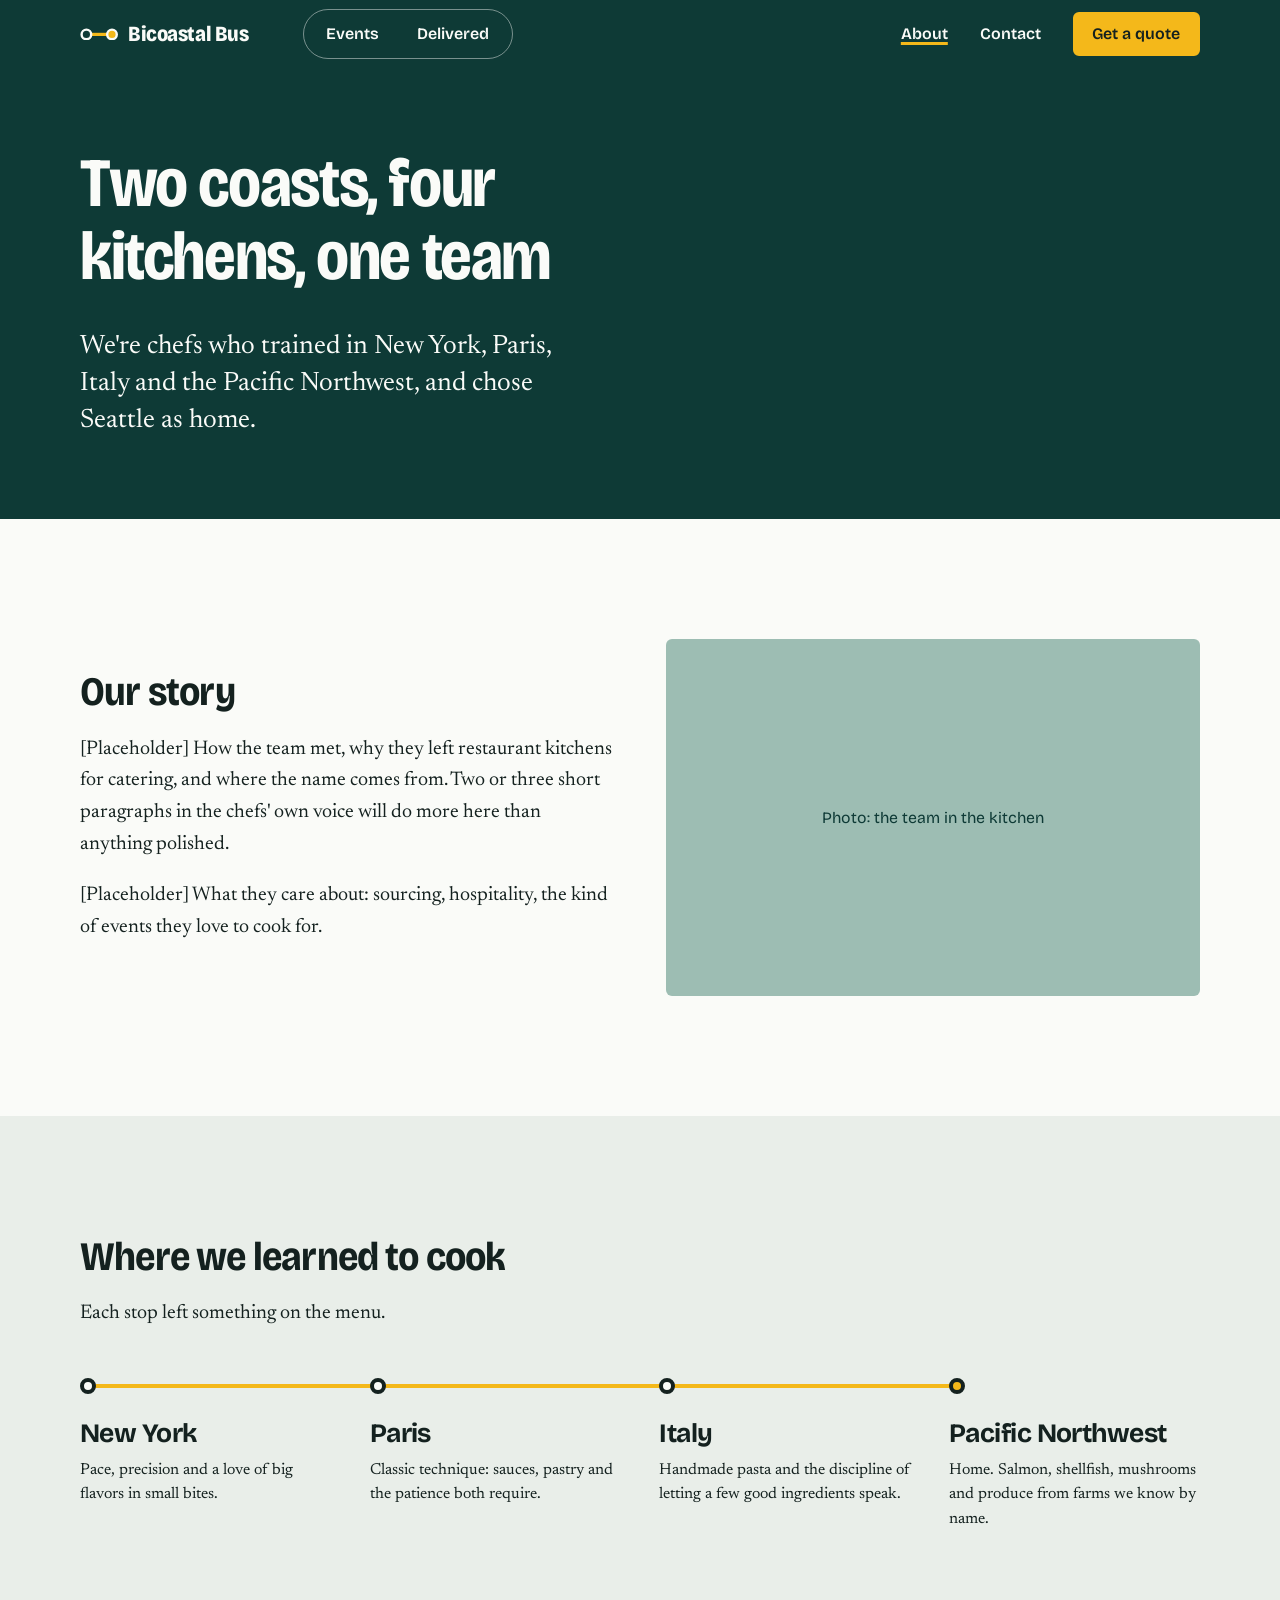
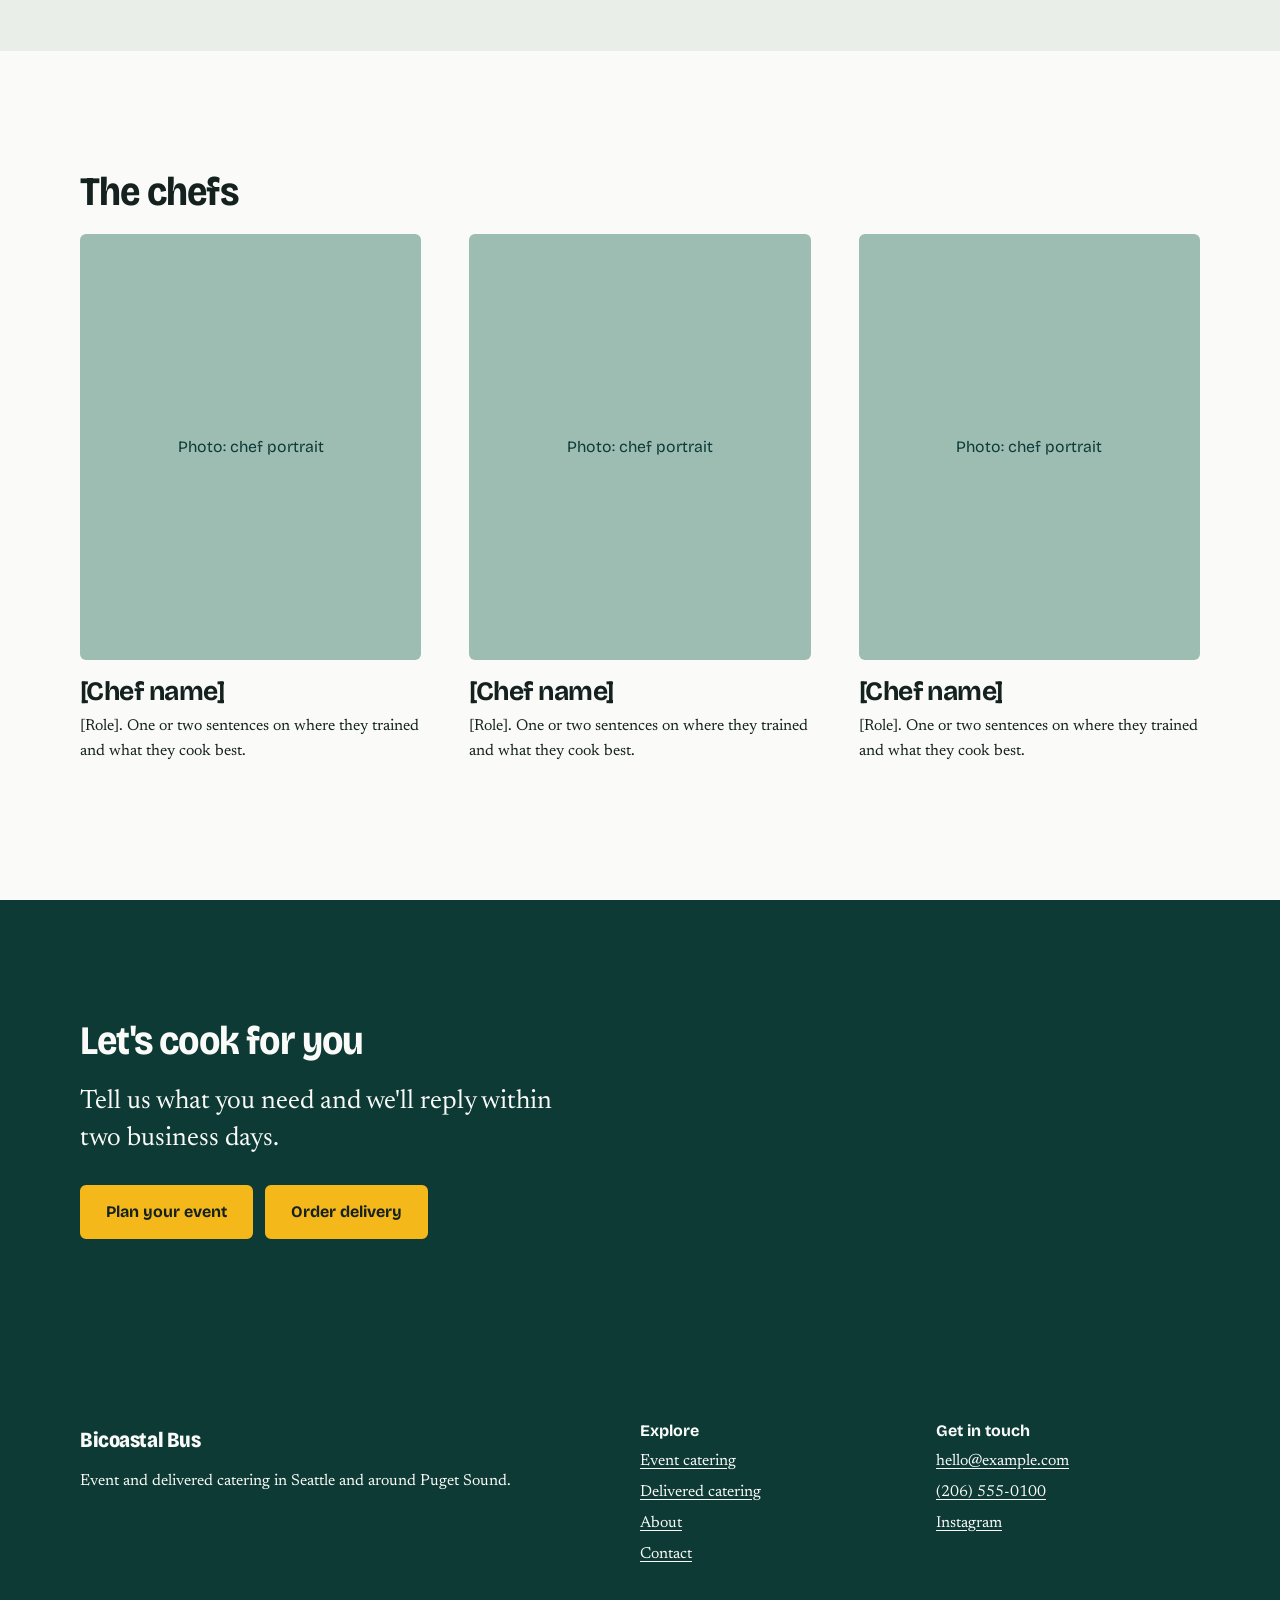
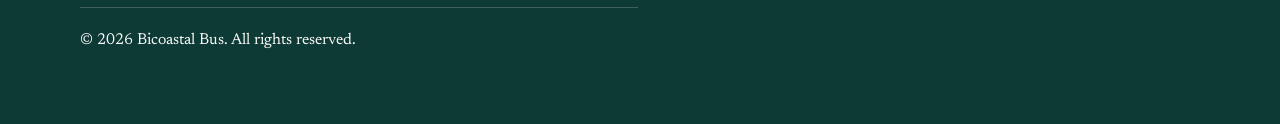
==== about.html @ 14158a3b "setup repo" ====
<!DOCTYPE html>
<html lang="en">
<head>
  <meta charset="utf-8">
  <meta name="viewport" content="width=device-width, initial-scale=1">
  <title>About | Bicoastal Bus</title>
  <meta name="description" content="Meet the chefs behind Bicoastal Bus, trained in New York, Paris, Italy and the Pacific Northwest and now catering in Seattle.">
  <meta name="theme-color" content="#0e3a36">

  <script>document.documentElement.classList.add("js");</script>
  <link rel="preconnect" href="https://fonts.googleapis.com">
  <link rel="preconnect" href="https://fonts.gstatic.com" crossorigin>
  <link href="https://fonts.googleapis.com/css2?family=Bricolage+Grotesque:opsz,wdth,wght@12..96,75..100,400..800&family=Newsreader:ital,opsz,wght@0,6..72,400..600;1,6..72,400&display=swap" rel="stylesheet">
  <link rel="stylesheet" href="css/styles.css">
  <script src="js/main.js" defer></script>
</head>
<body>
  <a class="skip-link" href="#main">Skip to content</a>

  <!-- HEADER (repeated on every page) -->
  <header class="site-header">
    <div class="wrap site-header__inner">
      <a class="brand" href="index.html">
        <!-- Placeholder mark: two stops, one line. Swap for the real logo. -->
        <svg viewBox="0 0 48 16" aria-hidden="true">
          <line x1="8" y1="8" x2="40" y2="8" stroke="#f4b81a" stroke-width="4"/>
          <circle cx="8" cy="8" r="6" fill="#0e3a36" stroke="#fafbf8" stroke-width="3"/>
          <circle cx="40" cy="8" r="6" fill="#f4b81a" stroke="#fafbf8" stroke-width="3"/>
        </svg>
        Bicoastal Bus
      </a>

      <!-- The two sides of the business. Always visible, on every page. -->
      <nav class="mode" aria-label="Catering type">
        <a href="events.html">Events</a>
        <a href="delivered.html">Delivered</a>
      </nav>

      <button class="nav-toggle" type="button" aria-expanded="false" aria-controls="site-nav">Menu</button>

      <nav class="site-nav" id="site-nav" aria-label="Main">
        <ul>
          <li><a href="about.html" aria-current="page">About</a></li>
          <li><a href="contact.html">Contact</a></li>
          <li><a class="btn" href="contact.html">Get a quote</a></li>
        </ul>
      </nav>
    </div>
  </header>

  <main id="main">

    <div class="page-head">
      <div class="wrap">
        <h1>Two coasts, four kitchens, one team</h1>
        <p class="lede">We're chefs who trained in New York, Paris, Italy and the Pacific Northwest, and chose Seattle as home.</p>
      </div>
    </div>

    <!-- STORY — placeholder copy: replace with the founders' own words -->
    <section class="section">
      <div class="wrap split split--even">
        <div>
          <h2>Our story</h2>
          <p>[Placeholder] How the team met, why they left restaurant kitchens for catering, and where the name comes from. Two or three short paragraphs in the chefs' own voice will do more here than anything polished.</p>
          <p>[Placeholder] What they care about: sourcing, hospitality, the kind of events they love to cook for.</p>
        </div>
        <figure class="photo photo--wide"><span>Photo: the team in the kitchen</span></figure>
      </div>
    </section>

    <section class="section section--fog" aria-labelledby="route-heading">
      <div class="wrap">
        <h2 id="route-heading">Where we learned to cook</h2>
        <p style="margin-bottom: 3rem;">Each stop left something on the menu.</p>

        <ol class="route">
          <li class="route__stop">
            <h3>New York</h3>
            <p>Pace, precision and a love of big flavors in small bites.</p>
          </li>
          <li class="route__stop">
            <h3>Paris</h3>
            <p>Classic technique: sauces, pastry and the patience both require.</p>
          </li>
          <li class="route__stop">
            <h3>Italy</h3>
            <p>Handmade pasta and the discipline of letting a few good ingredients speak.</p>
          </li>
          <li class="route__stop">
            <h3>Pacific Northwest</h3>
            <p>Home. Salmon, shellfish, mushrooms and produce from farms we know by name.</p>
          </li>
        </ol>
      </div>
    </section>

    <!-- TEAM — add or remove <li> items; the grid adapts -->
    <section class="section" aria-labelledby="team-heading">
      <div class="wrap">
        <h2 id="team-heading">The chefs</h2>
        <ul class="team">
          <li>
            <figure class="photo"><span>Photo: chef portrait</span></figure>
            <h3>[Chef name]</h3>
            <p>[Role]. One or two sentences on where they trained and what they cook best.</p>
          </li>
          <li>
            <figure class="photo"><span>Photo: chef portrait</span></figure>
            <h3>[Chef name]</h3>
            <p>[Role]. One or two sentences on where they trained and what they cook best.</p>
          </li>
          <li>
            <figure class="photo"><span>Photo: chef portrait</span></figure>
            <h3>[Chef name]</h3>
            <p>[Role]. One or two sentences on where they trained and what they cook best.</p>
          </li>
        </ul>
      </div>
    </section>

    <section class="section section--dark cta-band">
      <div class="wrap">
        <h2>Let's cook for you</h2>
        <p class="lede">Tell us what you need and we'll reply within two business days.</p>
        <p style="display: flex; flex-wrap: wrap; gap: 0.75rem; margin: 0;">
          <a class="btn" href="contact.html?type=event">Plan your event</a>
          <a class="btn" href="contact.html?type=delivered">Order delivery</a>
        </p>
      </div>
    </section>

  </main>

  <!-- FOOTER (repeated on every page) -->
  <footer class="site-footer">
    <div class="wrap">
      <div class="site-footer__inner">
        <div>
          <a class="brand" href="index.html">Bicoastal Bus</a>
          <p>Event and delivered catering in Seattle and around Puget Sound.</p>
        </div>
        <div>
          <h2>Explore</h2>
          <ul>
            <li><a href="events.html">Event catering</a></li>
            <li><a href="delivered.html">Delivered catering</a></li>
            <li><a href="about.html">About</a></li>
            <li><a href="contact.html">Contact</a></li>
          </ul>
        </div>
        <div>
          <h2>Get in touch</h2>
          <ul>
            <!-- TODO: real email and phone -->
            <li><a href="mailto:hello@example.com">hello@example.com</a></li>
            <li><a href="tel:+12065550100">(206) 555-0100</a></li>
            <li><a href="https://www.instagram.com/bicoastalbus25/" rel="noopener">Instagram</a></li>
          </ul>
        </div>
      </div>
      <p class="site-footer__legal">&copy; <span data-year>2026</span> Bicoastal Bus. All rights reserved.</p>
    </div>
  </footer>
</body>
</html>
---- css/styles.css ----
/* ==========================================================================
   Bicoastal Bus — starter stylesheet
   Version 2: Events / Delivered structure
   1. Tokens   2. Base   3. Layout helpers   4. Header / nav + mode switch
   5. Buttons   6. Hero + doors   7. Route   8. Sections   9. Menus
   10. Forms   11. Footer   12. Motion preferences
   ========================================================================== */

/* 1. Tokens --------------------------------------------------------------- */
:root {
  --spruce: #0e3a36;   /* primary dark: header, hero, footer */
  --ink: #14211f;      /* body text */
  --paper: #fafbf8;    /* page background */
  --fog: #e9eee9;      /* alternate section background */
  --glass: #9dbdb3;    /* photo placeholders, quiet accents */
  --yellow: #f4b81a;   /* the bus: route line, buttons, focus */

  --font-display: "Bricolage Grotesque", "Arial Narrow", system-ui, sans-serif;
  --font-body: "Newsreader", Georgia, "Times New Roman", serif;

  /* Fluid type scale (min at ~360px, max at ~1280px) */
  --step--1: clamp(0.9rem, 0.87rem + 0.15vw, 1rem);
  --step-0: clamp(1.0625rem, 1rem + 0.3vw, 1.25rem);
  --step-1: clamp(1.3rem, 1.18rem + 0.6vw, 1.7rem);
  --step-2: clamp(1.7rem, 1.4rem + 1.4vw, 2.6rem);
  --step-3: clamp(2.3rem, 1.6rem + 3.4vw, 4.6rem);

  --gutter: clamp(1.25rem, 0.6rem + 3vw, 3rem);
  --section: clamp(3.5rem, 2rem + 7vw, 7.5rem);
  --max: 76rem;
  --radius: 0.375rem;
}

/* 2. Base ----------------------------------------------------------------- */
*, *::before, *::after { box-sizing: border-box; }

html { -webkit-text-size-adjust: 100%; scroll-behavior: smooth; }

body {
  margin: 0;
  background: var(--paper);
  color: var(--ink);
  font-family: var(--font-body);
  font-size: var(--step-0);
  line-height: 1.6;
}

h1, h2, h3 {
  font-family: var(--font-display);
  font-weight: 700;
  line-height: 1.05;
  letter-spacing: -0.02em;
  margin: 0 0 0.5em;
  text-wrap: balance;
}
h1 { font-size: var(--step-3); font-stretch: 85%; }
h2 { font-size: var(--step-2); font-stretch: 90%; }
h3 { font-size: var(--step-1); line-height: 1.2; }

p { margin: 0 0 1em; max-width: 62ch; }
a { color: inherit; text-underline-offset: 0.2em; }
img { display: block; max-width: 100%; height: auto; }
:where(ul[class], ol[class]),
.site-nav ul,
.site-footer ul { list-style: none; margin: 0; padding: 0; }

:focus-visible {
  outline: 3px solid var(--yellow);
  outline-offset: 3px;
  border-radius: 2px;
}

.skip-link {
  position: absolute;
  left: 1rem;
  top: -4rem;
  z-index: 100;
  background: var(--yellow);
  color: var(--ink);
  padding: 0.6rem 1rem;
  font-family: var(--font-display);
  font-weight: 600;
}
.skip-link:focus { top: 1rem; }

.visually-hidden {
  position: absolute;
  width: 1px; height: 1px;
  overflow: hidden;
  clip-path: inset(50%);
  white-space: nowrap;
}

/* 3. Layout helpers ------------------------------------------------------- */
.wrap {
  width: 100%;
  max-width: var(--max);
  margin-inline: auto;
  padding-inline: var(--gutter);
}

.section { padding-block: var(--section); }
.section--fog { background: var(--fog); }
.section--dark { background: var(--spruce); color: var(--paper); }

.lede { font-size: var(--step-1); line-height: 1.4; max-width: 34ch; }

/* Two columns from 800px up; stacked below. */
.split {
  display: grid;
  gap: clamp(1.5rem, 4vw, 4rem);
}
@media (min-width: 50em) {
  .split { grid-template-columns: 5fr 7fr; align-items: start; }
  .split--even { grid-template-columns: 1fr 1fr; align-items: center; }
}

/* Photo slots.
   Replace the <span> with <img src="images/…" alt="…" loading="lazy">.
   The figure keeps its aspect ratio either way. */
.photo {
  margin: 0;
  aspect-ratio: 4 / 5;
  background: var(--glass);
  border-radius: var(--radius);
  overflow: hidden;
  display: grid;
  place-items: center;
}
.photo--wide { aspect-ratio: 3 / 2; }
.photo img { width: 100%; height: 100%; object-fit: cover; }
.photo span {
  font-family: var(--font-display);
  font-size: var(--step--1);
  color: var(--spruce);
  padding: 1rem;
  text-align: center;
}

/* 4. Header / nav --------------------------------------------------------- */
.site-header {
  position: sticky;
  top: 0;
  z-index: 50;
  background: var(--spruce);
  color: var(--paper);
}
.site-header__inner {
  display: flex;
  align-items: center;
  justify-content: space-between;
  flex-wrap: wrap;
  gap: 0 1rem;
  min-height: 4.25rem;
}
.site-header .brand { padding-block: 0.9rem; }

.brand {
  display: inline-flex;
  align-items: center;
  gap: 0.6rem;
  font-family: var(--font-display);
  font-weight: 800;
  font-stretch: 85%;
  font-size: 1.35rem;
  letter-spacing: -0.02em;
  text-decoration: none;
}
.brand svg { width: 2.4rem; height: auto; flex: none; }

/* Events / Delivered switch. Sits in the header on every page.
   Mobile: full-width second row. Desktop: inline next to the logo. */
.mode {
  display: flex;
  order: 3;
  flex-basis: 100%;
  margin-bottom: 0.75rem;
  padding: 3px;
  border: 1.5px solid rgb(250 251 248 / 0.45);
  border-radius: 99px;
}
.mode a {
  flex: 1;
  text-align: center;
  padding: 0.5rem 1.2rem;
  border-radius: 99px;
  font-family: var(--font-display);
  font-weight: 600;
  font-size: 1rem;
  text-decoration: none;
}
.mode a:hover { background: rgb(250 251 248 / 0.12); }
.mode a[aria-current="page"] { background: var(--yellow); color: var(--ink); }
@media (min-width: 56em) {
  .mode { order: 0; flex-basis: auto; margin: 0 auto 0 clamp(1rem, 3vw, 2.5rem); }
}

.nav-toggle {
  display: inline-flex;
  align-items: center;
  gap: 0.5rem;
  background: none;
  border: 1.5px solid currentColor;
  border-radius: var(--radius);
  color: inherit;
  font: 600 1rem var(--font-display);
  padding: 0.5rem 0.8rem;
  cursor: pointer;
}

.site-nav { display: none; }
.site-nav.is-open {
  display: block;
  position: absolute;
  inset: 100% 0 auto 0;
  background: var(--spruce);
  border-top: 1px solid rgb(250 251 248 / 0.2);
  padding: 0.5rem var(--gutter) 1.5rem;
}
.site-nav ul { display: flex; flex-direction: column; }
.site-nav a {
  display: block;
  padding: 0.85rem 0;
  font-family: var(--font-display);
  font-weight: 600;
  font-size: 1.15rem;
  text-decoration: none;
}
.site-nav a[aria-current="page"] {
  text-decoration: underline;
  text-decoration-color: var(--yellow);
  text-decoration-thickness: 3px;
}
.site-nav .btn { display: inline-block; margin-top: 0.75rem; padding: 0.8rem 1.3rem; }

/* No JS? Show the nav inline instead of hiding it behind a dead button. */
html:not(.js) .nav-toggle { display: none; }
html:not(.js) .site-header__inner { flex-wrap: wrap; padding-block: 0.75rem; }
html:not(.js) .site-nav { display: block; width: 100%; }

/* 56em, not 48em: the header also has to fit the Events / Delivered switch. */
@media (min-width: 56em) {
  .nav-toggle { display: none; }
  .site-nav,
  .site-nav.is-open,
  html:not(.js) .site-nav {
    display: block;
    position: static;
    width: auto;
    padding: 0;
    border: 0;
  }
  .site-nav ul { flex-direction: row; align-items: center; gap: clamp(1rem, 2.5vw, 2.25rem); }
  .site-nav a { font-size: 1rem; padding: 0.5rem 0; }
  .site-nav .btn { margin-top: 0; padding: 0.65rem 1.1rem; }
}

/* 5. Buttons -------------------------------------------------------------- */
.btn {
  display: inline-block;
  background: var(--yellow);
  color: var(--ink);
  font-family: var(--font-display);
  font-weight: 700;
  font-size: 1rem;
  line-height: 1.2;
  text-decoration: none;
  padding: 0.95rem 1.5rem;
  border: 2px solid var(--yellow);
  border-radius: var(--radius);
  cursor: pointer;
  transition: background-color 0.15s, color 0.15s;
}
.btn:hover { background: transparent; color: inherit; }
.section:not(.section--dark) .btn:hover,
.form .btn:hover { background: var(--ink); border-color: var(--ink); color: var(--paper); }

.text-link {
  font-family: var(--font-display);
  font-weight: 600;
  text-decoration-color: var(--yellow);
  text-decoration-thickness: 3px;
}

/* 6. Hero ----------------------------------------------------------------- */
.hero {
  background: var(--spruce);
  color: var(--paper);
  padding-block: clamp(2.5rem, 1rem + 6vw, 6rem) 0;
}
/* flow-root keeps the doors' negative margin inside the hero, so the hero
   band ends partway down the cards instead of the margin collapsing out. */
.hero > .wrap { display: flow-root; }
.hero h1 { max-width: 14ch; }
.hero .lede { margin-bottom: 1.75rem; }

/* The two doors: Events and Delivered. They hang over the bottom edge of the hero. */
.doors {
  display: grid;
  gap: clamp(1rem, 2.5vw, 2rem);
  margin-top: clamp(2.5rem, 6vw, 4rem);
  margin-bottom: calc(var(--section) * -1);
  position: relative;
}
@media (min-width: 50em) { .doors { grid-template-columns: 1fr 1fr; } }
.hero + .section { padding-top: calc(var(--section) * 2); }

.door {
  display: flex;
  flex-direction: column;
  background: #fff;
  color: var(--ink);
  border: none;
  box-shadow: 0 4px 6px rgba(14, 58, 54, 0.1);
  border-radius: 10px;
  overflow: hidden;
}
.door .photo { border-radius: 0; aspect-ratio: 16 / 9; }
.door__body {
  display: flex;
  flex-direction: column;
  align-items: flex-start;
  flex: 1;
  padding: clamp(1.25rem, 3vw, 2.25rem);
}
.door h2 { display: flex; align-items: center; gap: 0.6rem; }
.door ul { width: 100%; margin: 0.5rem 0 1.75rem; padding: 0; list-style: none; border-top: 1px solid rgb(20 33 31 / 0.25); }
.door li { padding-block: 0.6rem; border-bottom: 1px solid rgb(20 33 31 / 0.25); font-size: var(--step--1); }
.door .btn { margin-top: auto; }
.door .btn:hover { background: var(--ink); border-color: var(--ink); color: var(--paper); }

/* Stop markers, borrowed from the logo: hollow = Events, filled = Delivered. */
.stop {
  flex: none;
  width: 0.55em;
  height: 0.55em;
  border-radius: 50%;
  border: 0.14em solid var(--ink);
  background: #fff;
}
.stop--filled { background: var(--yellow); }

/* Shorter banner for inner pages */
.page-head {
  background: var(--spruce);
  color: var(--paper);
  padding-block: clamp(2.5rem, 1rem + 5vw, 5rem);
}
.page-head h1 { max-width: 16ch; }
.mode-delivered .page-head { background: var(--yellow); color: var(--ink); }
.page-head p:last-child { margin-bottom: 0; }

/* 7. Route — the bus line with four stops --------------------------------- */
.route {
  position: relative;
  display: grid;
  gap: 2rem;
  padding-left: 2.25rem;         /* mobile: vertical line on the left */
}
.route::before {                  /* the line */
  content: "";
  position: absolute;
  left: 0.5rem;
  top: 0.5rem;
  bottom: 0.5rem;
  width: 4px;
  margin-left: -2px;
  background: var(--yellow);
  transform-origin: top;
  animation: route-draw 1.1s cubic-bezier(0.6, 0, 0.2, 1) 0.2s both;
}
.route__stop { position: relative; }
.route__stop::before {            /* the stop marker */
  content: "";
  position: absolute;
  left: -2.25rem;
  top: 0.2rem;
  width: 1rem;
  height: 1rem;
  border-radius: 50%;
  background: var(--paper);
  border: 4px solid var(--ink);
  box-sizing: border-box;
}
.section--dark .route__stop::before { background: var(--spruce); border-color: var(--yellow); }
.route__stop:last-child::before { background: var(--yellow); }   /* terminus: Seattle */
.route__stop h3 { margin-bottom: 0.3em; }
.route__stop p { font-size: var(--step--1); line-height: 1.55; margin: 0; max-width: 34ch; }

@media (min-width: 50em) {
  .route {
    grid-template-columns: repeat(4, 1fr);
    --route-gap: clamp(1rem, 3vw, 2.5rem);
    gap: var(--route-gap);
    padding-left: 0;
    padding-top: 2.5rem;         /* desktop: horizontal line across the top */
  }
  .route::before {
    left: 0.5rem;
    /* End the line at the last stop (start of column 4), not the container edge. */
    right: calc(25% - 0.75 * var(--route-gap) - 0.5rem);
    top: 0.5rem;
    bottom: auto;
    width: auto;
    height: 4px;
    margin: -2px 0 0;
    transform-origin: left;
    animation-name: route-draw-x;
  }
  .route__stop::before { left: 0; top: -2.5rem; }
}

@keyframes route-draw   { from { transform: scaleY(0); } }
@keyframes route-draw-x { from { transform: scaleX(0); } }

/* 8. Sections ------------------------------------------------------------- */
/* Events: a ruled list, not cards. Name on the left, detail on the right. */
.events { border-top: 2px solid var(--ink); }
.events li {
  display: grid;
  gap: 0.25rem 2rem;
  padding-block: 1.4rem;
  border-bottom: 1px solid rgb(20 33 31 / 0.25);
}
.events h3 { margin: 0; }
.events p { margin: 0; }
@media (min-width: 40em) {
  .events li { grid-template-columns: minmax(12rem, 1fr) 2fr; align-items: baseline; }
}

.team {
  display: grid;
  gap: clamp(1.5rem, 4vw, 3rem);
  grid-template-columns: repeat(auto-fit, minmax(min(16rem, 100%), 1fr));
}
.team h3 { margin: 1rem 0 0.2em; }
.team p { font-size: var(--step--1); }

.cta-band { text-align: left; }
.cta-band h2 { max-width: 18ch; }
.cta-band .lede { margin-bottom: 1.75rem; }

/* How delivery works: a real sequence, so it gets numbers. */
.steps {
  display: grid;
  gap: 2rem clamp(1.5rem, 4vw, 3rem);
  counter-reset: step;
}
@media (min-width: 50em) { .steps { grid-template-columns: repeat(3, 1fr); } }
.steps li { counter-increment: step; border-top: 2px solid var(--ink); padding-top: 1rem; }
.steps li::before {
  content: counter(step);
  display: block;
  font-family: var(--font-display);
  font-weight: 800;
  font-size: var(--step-2);
  line-height: 1;
  margin-bottom: 0.5rem;
}
.steps h3 { margin-bottom: 0.3em; }
.steps p { margin: 0; font-size: var(--step--1); }

/* Ordering facts: label / value pairs */
.facts { display: grid; gap: 0; margin: 0; border-top: 2px solid var(--ink); }
.facts div {
  display: grid;
  gap: 0.15rem 2rem;
  padding-block: 1rem;
  border-bottom: 1px solid rgb(20 33 31 / 0.25);
}
@media (min-width: 40em) { .facts div { grid-template-columns: minmax(10rem, 1fr) 2fr; } }
.facts dt { font-family: var(--font-display); font-weight: 700; }
.facts dd { margin: 0; }

/* Client quotes: plain text, no cards */
.quotes {
  display: grid;
  gap: 2.5rem clamp(1.5rem, 4vw, 3rem);
  grid-template-columns: repeat(auto-fit, minmax(min(16rem, 100%), 1fr));
}
.quotes blockquote { margin: 0; padding-left: 1.25rem; border-left: 4px solid var(--yellow); }
.quotes p { font-size: var(--step-1); line-height: 1.4; font-style: italic; margin-bottom: 0.75rem; }
.quotes footer { font-family: var(--font-display); font-weight: 600; font-size: var(--step--1); }

/* 9. Menus ---------------------------------------------------------------- */
.tabs {
  display: flex;
  gap: 0.5rem;
  overflow-x: auto;              /* swipeable on narrow screens */
  padding: 4px;
  margin: -4px -4px 2.5rem;
  scrollbar-width: thin;
}
.tabs button {
  flex: none;
  background: transparent;
  border: 2px solid var(--ink);
  border-radius: 99px;
  color: var(--ink);
  font: 600 1rem var(--font-display);
  padding: 0.6rem 1.15rem;
  cursor: pointer;
}
.tabs button[aria-selected="true"] { background: var(--ink); color: var(--paper); }
html:not(.js) .tabs { display: none; }          /* without JS, every menu just shows */
.js .menu-panel[hidden] { display: none; }
.menu-panel + .menu-panel { margin-top: 3.5rem; }
.js .menu-panel + .menu-panel { margin-top: 0; }
.js .menu-panel > h2 { position: absolute; width: 1px; height: 1px; overflow: hidden; clip-path: inset(50%); }

.dishes {
  display: grid;
  gap: 0 clamp(2rem, 5vw, 5rem);
  border-top: 2px solid var(--ink);
}
@media (min-width: 50em) { .dishes { grid-template-columns: 1fr 1fr; } }
.dishes li { padding-block: 1.2rem; border-bottom: 1px solid rgb(20 33 31 / 0.25); }
.dishes h3 { font-size: var(--step-0); font-stretch: 100%; letter-spacing: -0.01em; margin: 0 0 0.15em; }
.dishes p { font-size: var(--step--1); margin: 0; }
.dishes small {
  font-family: var(--font-display);
  font-size: 0.8rem;
  font-weight: 600;
  margin-left: 0.4rem;
  white-space: nowrap;
}
.menu-note { font-size: var(--step--1); margin-top: 2rem; }

/* 10. Forms --------------------------------------------------------------- */
.form { display: grid; gap: 1.25rem; }
@media (min-width: 36em) {
  .form { grid-template-columns: 1fr 1fr; }
  .form .field--full { grid-column: 1 / -1; }
}
.field label {
  display: block;
  font-family: var(--font-display);
  font-weight: 600;
  font-size: 0.95rem;
  margin-bottom: 0.35rem;
}
.field input,
.field select,
.field textarea {
  width: 100%;
  font: inherit;
  font-size: 1.0625rem;          /* ≥16px so iOS doesn't zoom on focus */
  color: var(--ink);
  background: #fff;
  border: 1.5px solid var(--ink);
  border-radius: var(--radius);
  padding: 0.75rem 0.85rem;
}
.choice { border: 0; margin: 0; padding: 0; min-width: 0; }
.choice legend {
  font-family: var(--font-display);
  font-weight: 600;
  font-size: 0.95rem;
  margin-bottom: 0.5rem;
  padding: 0;
}
.choice__options { display: grid; gap: 0.75rem; }
@media (min-width: 36em) { .choice__options { grid-template-columns: 1fr 1fr; } }
.choice label {
  display: flex;
  align-items: center;
  gap: 0.6rem;
  padding: 0.8rem 1rem;
  background: #fff;
  border: 1.5px solid var(--ink);
  border-radius: var(--radius);
  font-family: var(--font-display);
  font-weight: 600;
  cursor: pointer;
}
.choice label:has(input:checked) { background: var(--yellow); }
.choice input { width: 1.1rem; height: 1.1rem; accent-color: var(--ink); margin: 0; }
.field textarea { min-height: 9rem; resize: vertical; }
.field .hint { font-size: 0.85rem; margin: 0.3rem 0 0; }
.form-status {
  grid-column: 1 / -1;
  margin: 0;
  padding: 0.85rem 1rem;
  border-left: 4px solid var(--yellow);
  background: var(--fog);
  font-size: var(--step--1);
}
.form-status:empty { display: none; }

.contact-details { font-style: normal; }
.contact-details dt { font-family: var(--font-display); font-weight: 600; font-size: 0.95rem; }
.contact-details dd { margin: 0 0 1.25rem; }

/* 11. Footer -------------------------------------------------------------- */
.site-footer {
  background: var(--spruce);
  color: var(--paper);
  padding-block: clamp(2.5rem, 6vw, 4rem);
  font-size: var(--step--1);
}
.site-footer__inner {
  display: grid;
  gap: 2rem;
}
@media (min-width: 48em) {
  .site-footer__inner { grid-template-columns: 2fr 1fr 1fr; }
}
.site-footer h2 { font-size: 1rem; font-stretch: 100%; letter-spacing: 0; margin-bottom: 0.6rem; }
.site-footer li + li { margin-top: 0.35rem; }
.site-footer p { margin-bottom: 0.4em; }
.site-footer .brand { margin-bottom: 0.75rem; }
.site-footer__legal {
  margin-top: 2.5rem;
  padding-top: 1.25rem;
  border-top: 1px solid rgb(250 251 248 / 0.2);
}

/* 12. Motion preferences -------------------------------------------------- */
@media (prefers-reduced-motion: reduce) {
  html { scroll-behavior: auto; }
  .route::before { animation: none; }
  .btn { transition: none; }
}
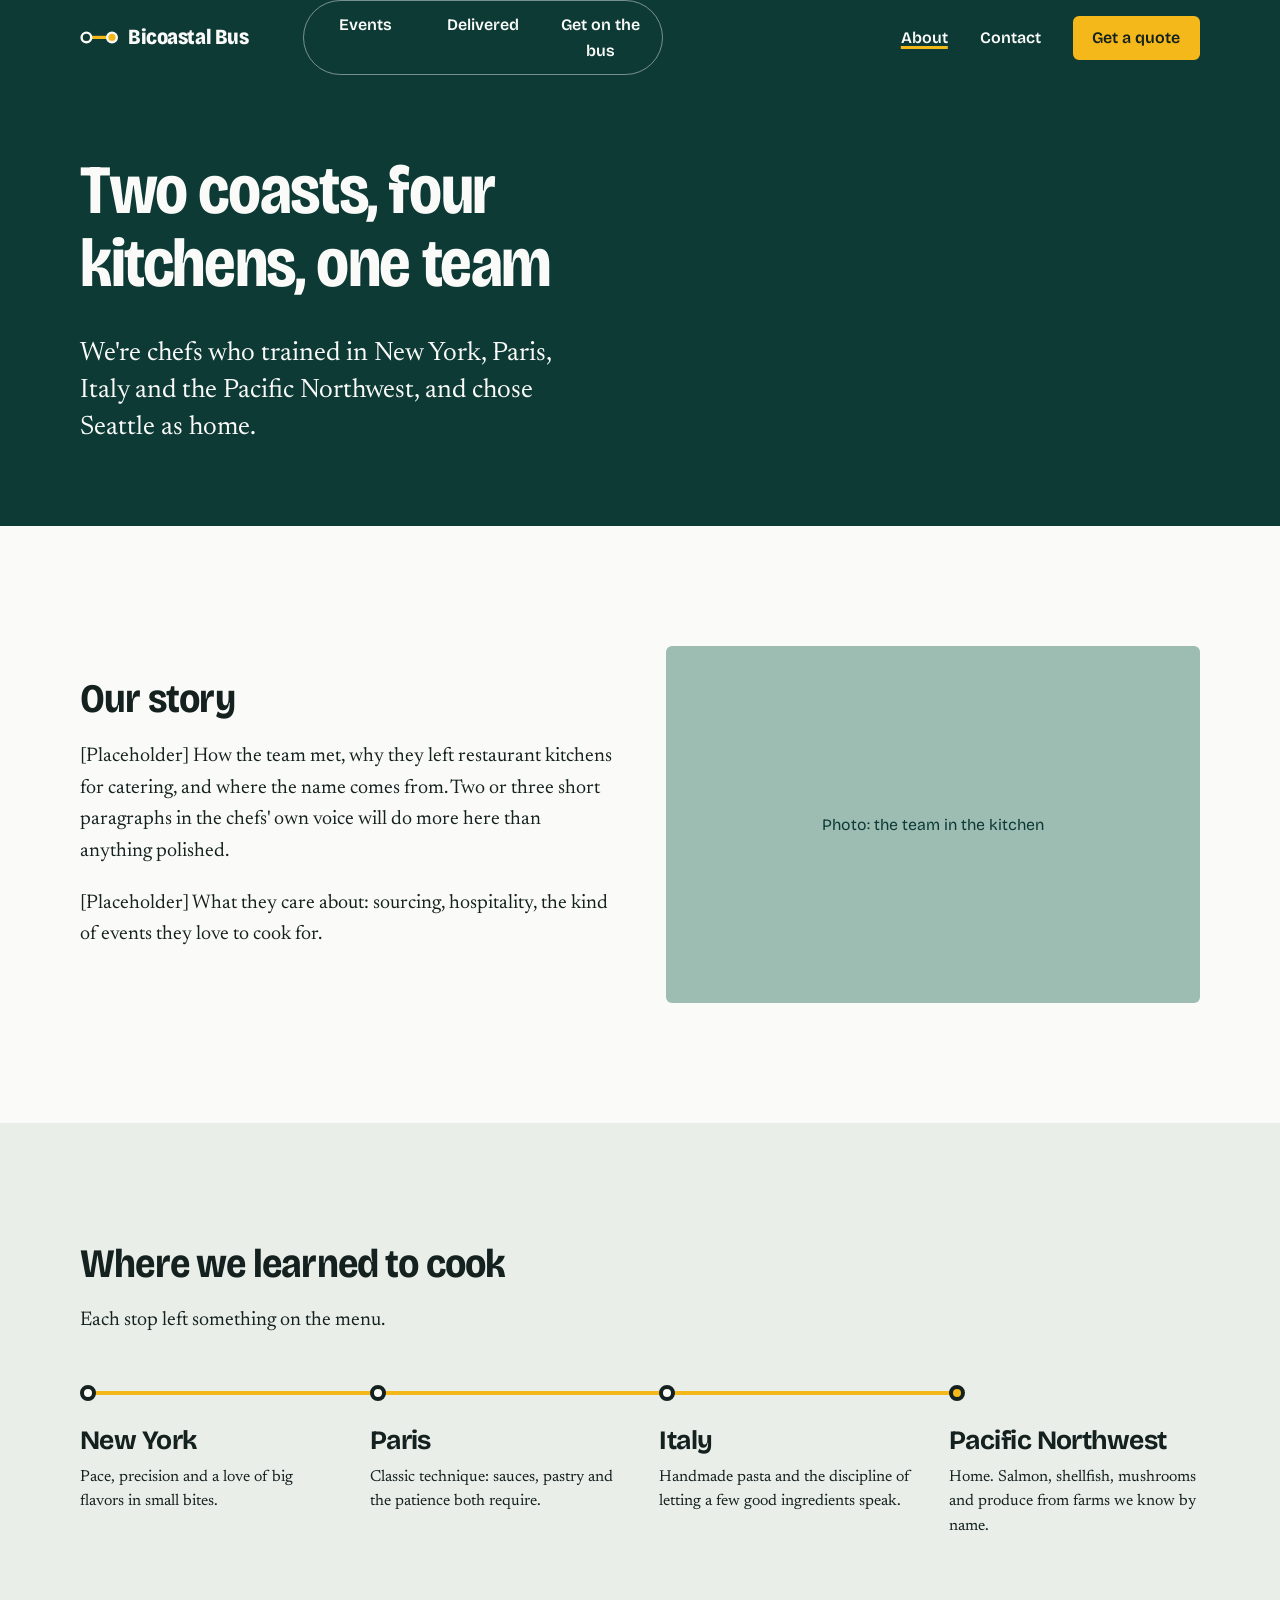
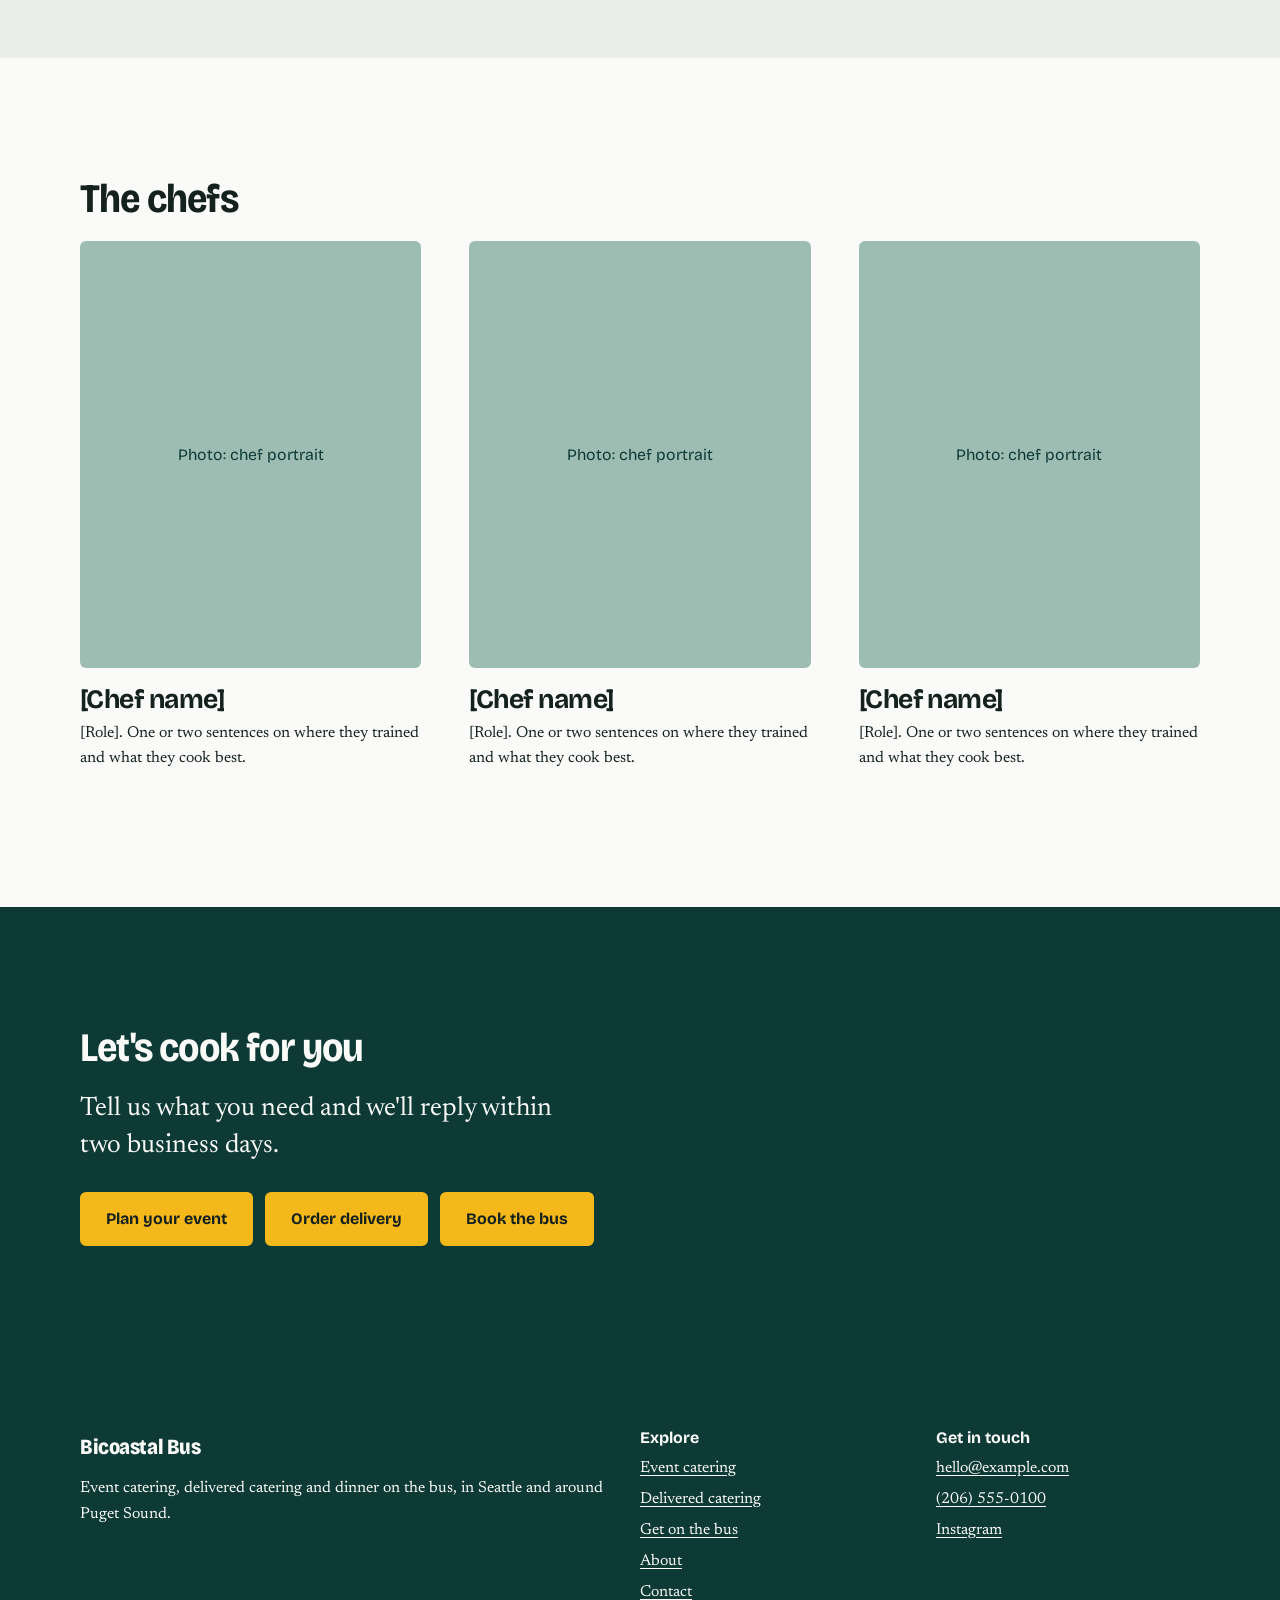
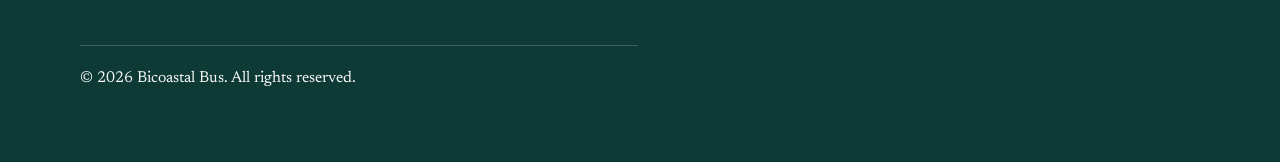
==== commit 0bf83c5c: "revise initial files" ====
--- a/about.html
+++ b/about.html
@@ -6,6 +6,11 @@
   <title>About | Bicoastal Bus</title>
   <meta name="description" content="Meet the chefs behind Bicoastal Bus, trained in New York, Paris, Italy and the Pacific Northwest and now catering in Seattle.">
   <meta name="theme-color" content="#0e3a36">
+
+  <!-- Favicons: .ico for older browsers, .svg for modern ones, PNG for iOS home screen -->
+  <link rel="icon" href="favicon.ico" sizes="48x48">
+  <link rel="icon" href="favicon.svg" type="image/svg+xml">
+  <link rel="apple-touch-icon" href="apple-touch-icon.png">
 
   <script>document.documentElement.classList.add("js");</script>
   <link rel="preconnect" href="https://fonts.googleapis.com">
@@ -30,10 +35,11 @@
         Bicoastal Bus
       </a>
 
-      <!-- The two sides of the business. Always visible, on every page. -->
+      <!-- The three ways to eat with us. Always visible, on every page. -->
       <nav class="mode" aria-label="Catering type">
         <a href="events.html">Events</a>
         <a href="delivered.html">Delivered</a>
+        <a href="bus.html">Get on the bus</a>
       </nav>
 
       <button class="nav-toggle" type="button" aria-expanded="false" aria-controls="site-nav">Menu</button>
@@ -126,6 +132,7 @@
         <p style="display: flex; flex-wrap: wrap; gap: 0.75rem; margin: 0;">
           <a class="btn" href="contact.html?type=event">Plan your event</a>
           <a class="btn" href="contact.html?type=delivered">Order delivery</a>
+          <a class="btn" href="contact.html?type=bus">Book the bus</a>
         </p>
       </div>
     </section>
@@ -138,13 +145,14 @@
       <div class="site-footer__inner">
         <div>
           <a class="brand" href="index.html">Bicoastal Bus</a>
-          <p>Event and delivered catering in Seattle and around Puget Sound.</p>
+          <p>Event catering, delivered catering and dinner on the bus, in Seattle and around Puget Sound.</p>
         </div>
         <div>
           <h2>Explore</h2>
           <ul>
             <li><a href="events.html">Event catering</a></li>
             <li><a href="delivered.html">Delivered catering</a></li>
+            <li><a href="bus.html">Get on the bus</a></li>
             <li><a href="about.html">About</a></li>
             <li><a href="contact.html">Contact</a></li>
           </ul>
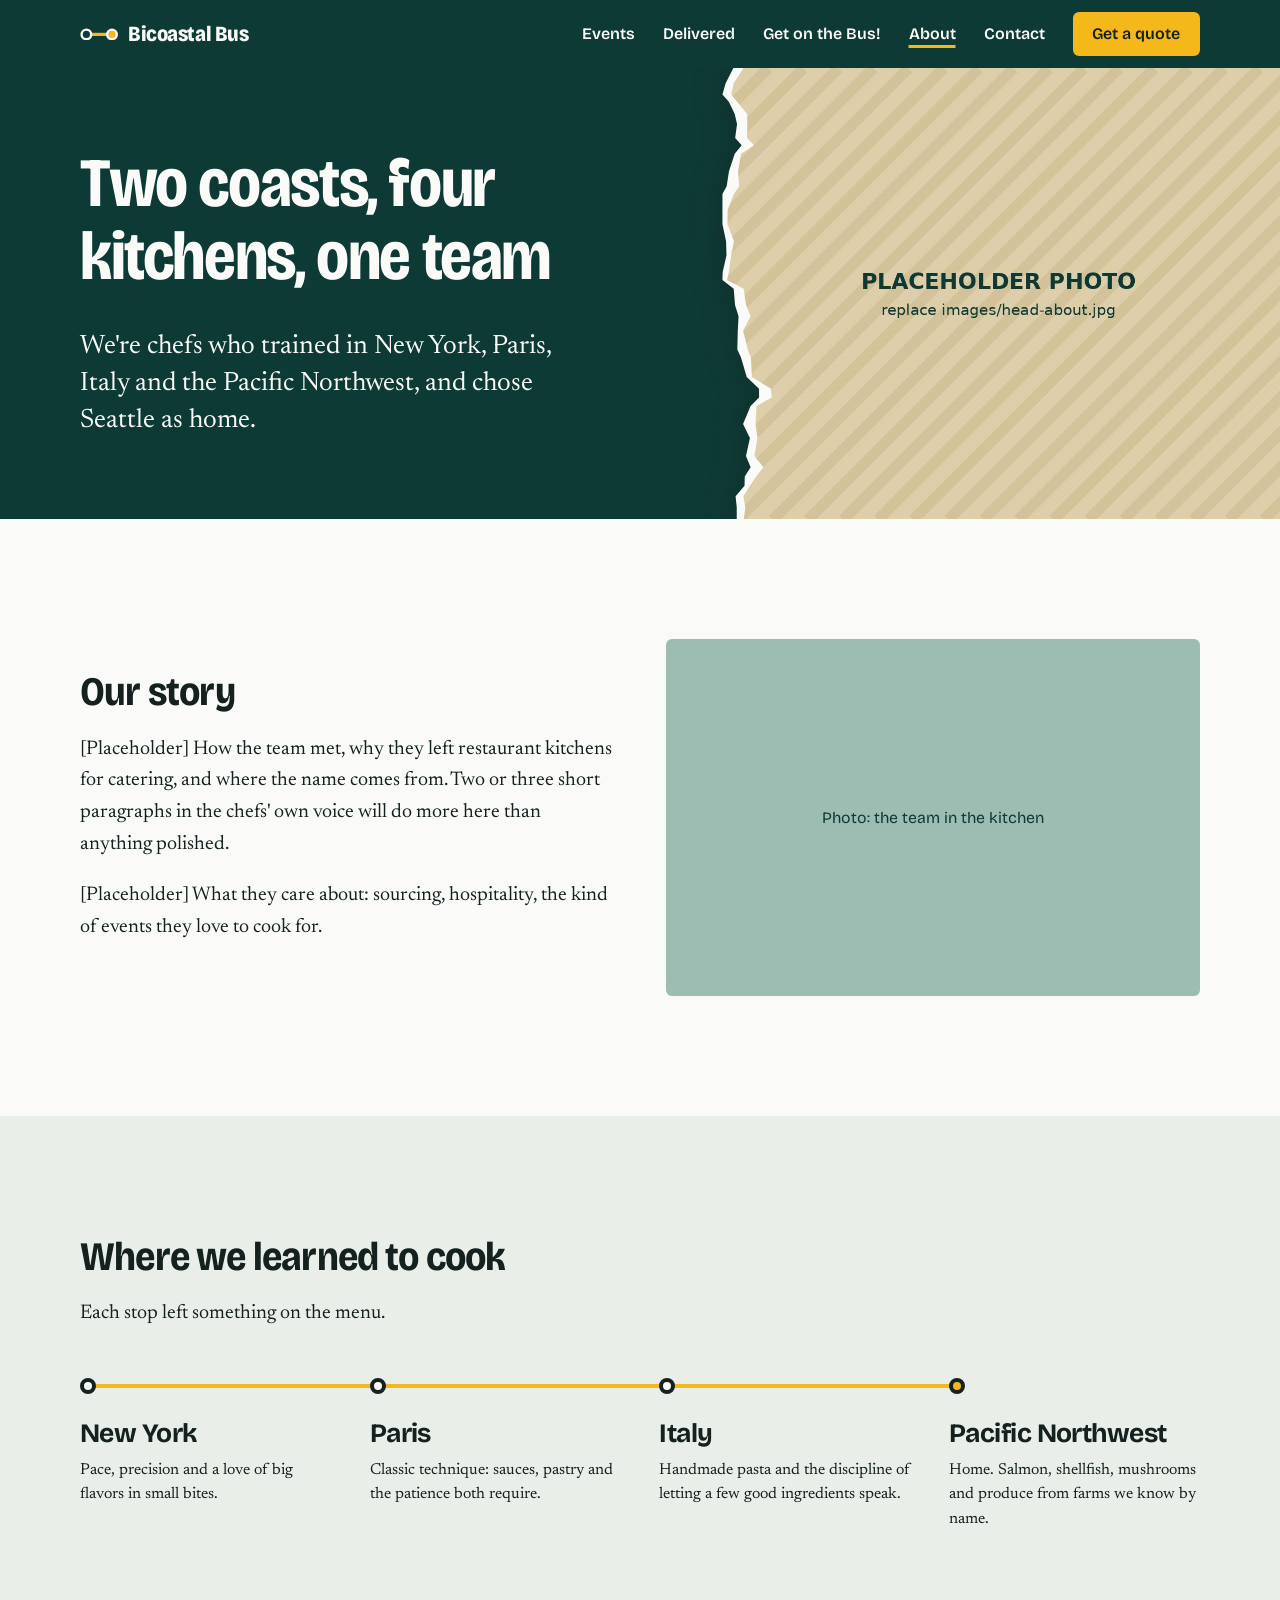
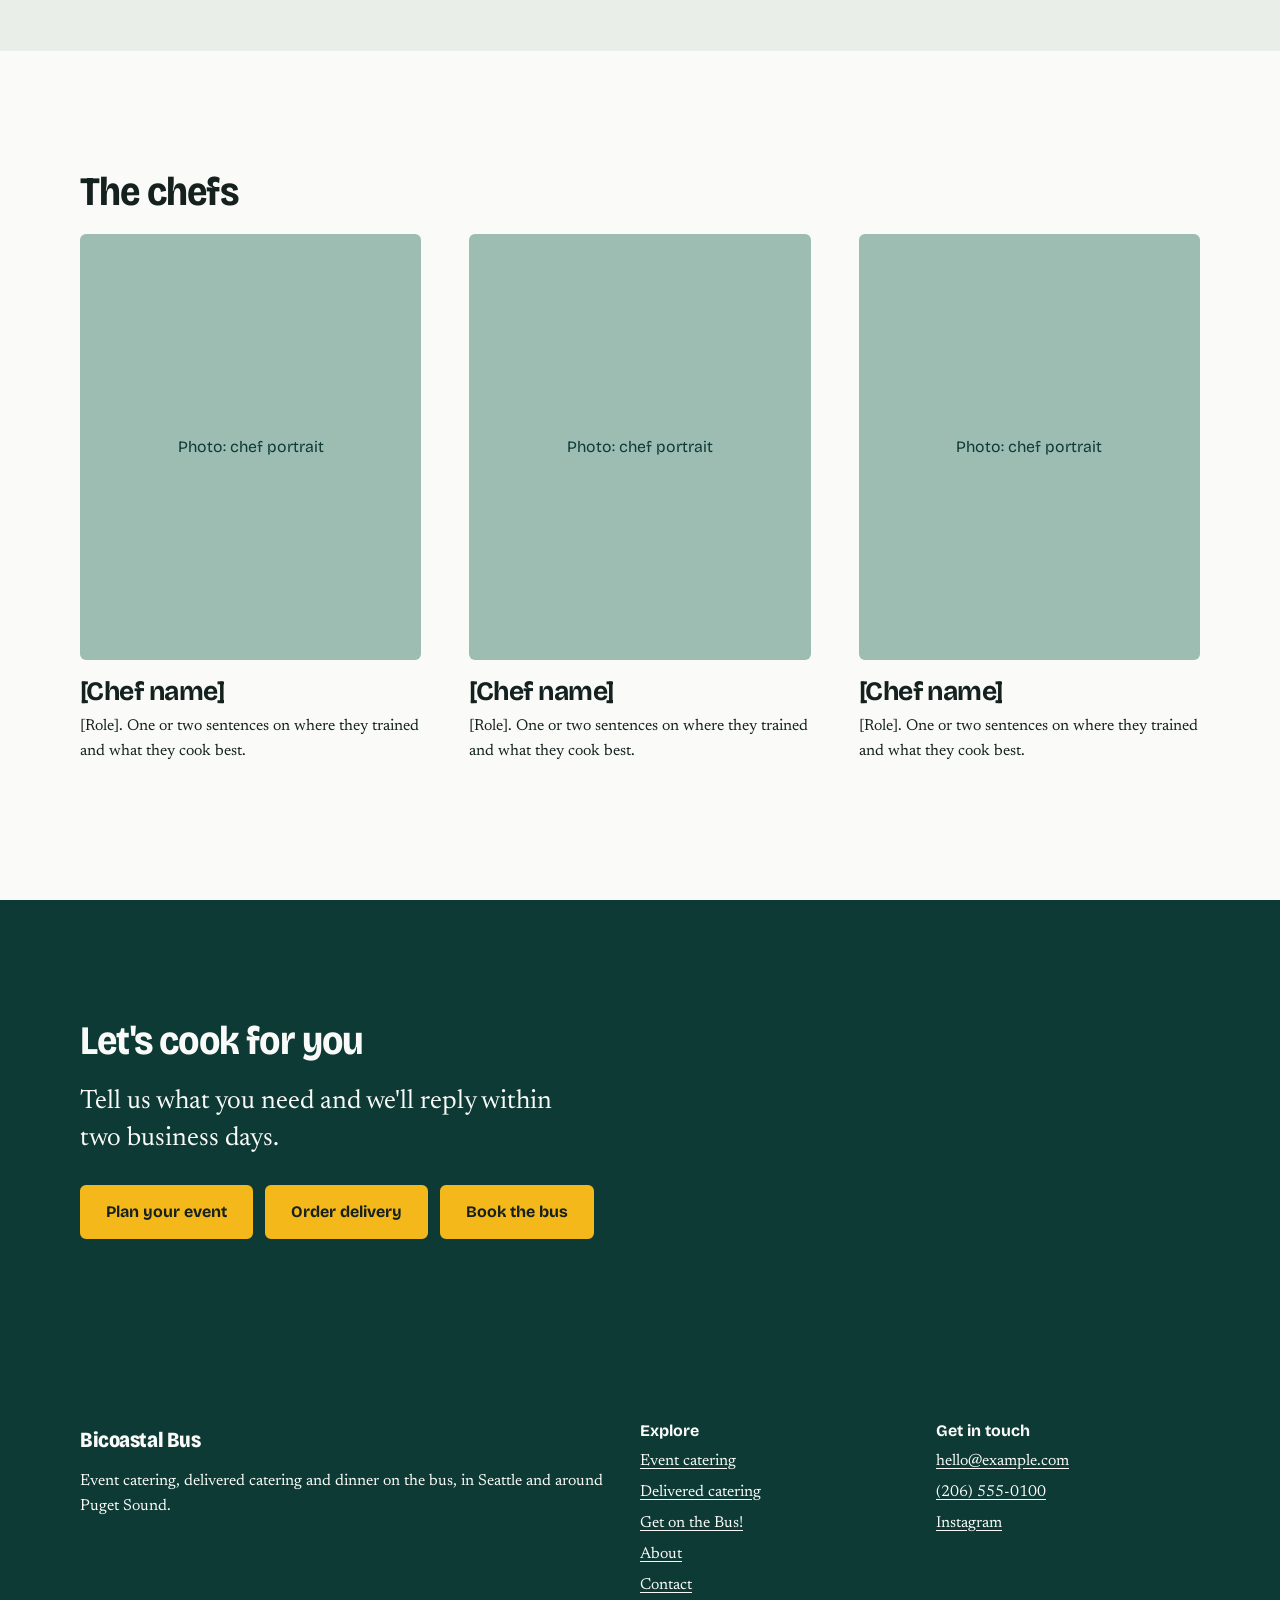
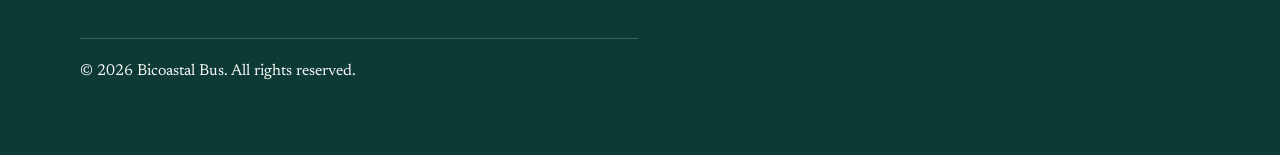
==== commit d78684f9: "revise hero sections and navbar" ====
--- a/about.html
+++ b/about.html
@@ -35,17 +35,15 @@
         Bicoastal Bus
       </a>
 
-      <!-- The three ways to eat with us. Always visible, on every page. -->
-      <nav class="mode" aria-label="Catering type">
-        <a href="events.html">Events</a>
-        <a href="delivered.html">Delivered</a>
-        <a href="bus.html">Get on the bus</a>
-      </nav>
-
-      <button class="nav-toggle" type="button" aria-expanded="false" aria-controls="site-nav">Menu</button>
+      <button class="nav-toggle" type="button" aria-expanded="false" aria-controls="site-nav" aria-label="Open navigation">
+        <span></span><span></span><span></span>
+      </button>
 
       <nav class="site-nav" id="site-nav" aria-label="Main">
         <ul>
+          <li><a href="events.html">Events</a></li>
+          <li><a href="delivered.html">Delivered</a></li>
+          <li><a href="bus.html">Get on the Bus!</a></li>
           <li><a href="about.html" aria-current="page">About</a></li>
           <li><a href="contact.html">Contact</a></li>
           <li><a class="btn" href="contact.html">Get a quote</a></li>
@@ -56,11 +54,16 @@
 
   <main id="main">
 
-    <div class="page-head">
+    <div class="page-head page-head--photo">
       <div class="wrap">
         <h1>Two coasts, four kitchens, one team</h1>
         <p class="lede">We're chefs who trained in New York, Paris, Italy and the Pacific Northwest, and chose Seattle as home.</p>
       </div>
+      <!-- Torn-edge photo. Replace images/head-about.jpg (the chefs).
+           Decorative, so alt is empty; add alt text if the photo carries meaning. -->
+      <figure class="page-head__photo">
+        <img src="images/head-about.jpg" alt="" width="1200" height="900">
+      </figure>
     </div>
 
     <!-- STORY — placeholder copy: replace with the founders' own words -->
@@ -152,7 +155,7 @@
           <ul>
             <li><a href="events.html">Event catering</a></li>
             <li><a href="delivered.html">Delivered catering</a></li>
-            <li><a href="bus.html">Get on the bus</a></li>
+            <li><a href="bus.html">Get on the Bus!</a></li>
             <li><a href="about.html">About</a></li>
             <li><a href="contact.html">Contact</a></li>
           </ul>
--- a/css/styles.css
+++ b/css/styles.css
@@ -1,8 +1,8 @@
 /* ==========================================================================
    Bicoastal Bus — starter stylesheet
    Version 2: Events / Delivered structure
-   1. Tokens   2. Base   3. Layout helpers   4. Header / nav + mode switch
-   5. Buttons   6. Hero + doors   7. Route   8. Sections   9. Menus
+   1. Tokens   2. Base   3. Layout helpers   4. Header / nav (hamburger)
+   5. Buttons   6. Split hero   7. Route   8. Sections   9. Menus
    10. Forms   11. Footer   12. Motion preferences
    ========================================================================== */
 
@@ -138,6 +138,7 @@
 }
 
 /* 4. Header / nav --------------------------------------------------------- */
+/* One navbar. Below 64em the links collapse behind a hamburger. */
 .site-header {
   position: sticky;
   top: 0;
@@ -149,11 +150,9 @@
   display: flex;
   align-items: center;
   justify-content: space-between;
-  flex-wrap: wrap;
-  gap: 0 1rem;
+  gap: 1rem;
   min-height: 4.25rem;
 }
-.site-header .brand { padding-block: 0.9rem; }
 
 .brand {
   display: inline-flex;
@@ -168,56 +167,66 @@
 }
 .brand svg { width: 2.4rem; height: auto; flex: none; }
 
-/* Events / Delivered switch. Sits in the header on every page.
-   Mobile: full-width second row. Desktop: inline next to the logo. */
-.mode {
-  display: flex;
-  order: 3;
-  flex-basis: 100%;
-  margin-bottom: 0.75rem;
-  padding: 3px;
-  border: 1.5px solid rgb(250 251 248 / 0.45);
-  border-radius: 99px;
-}
-.mode a {
-  flex: 1;
-  text-align: center;
-  padding: 0.5rem 1.2rem;
-  border-radius: 99px;
-  font-family: var(--font-display);
-  font-weight: 600;
-  font-size: 1rem;
-  text-decoration: none;
-}
-.mode a:hover { background: rgb(250 251 248 / 0.12); }
-.mode a[aria-current="page"] { background: var(--yellow); color: var(--ink); }
-@media (min-width: 56em) {
-  .mode { order: 0; flex-basis: auto; margin: 0 auto 0 clamp(1rem, 3vw, 2.5rem); }
-}
-
+/* Hamburger: three bars that fold into an X when the nav is open. */
 .nav-toggle {
-  display: inline-flex;
-  align-items: center;
-  gap: 0.5rem;
+  position: relative;
+  width: 2.75rem;
+  height: 2.75rem;
+  margin-right: -0.5rem;
+  padding: 0;
   background: none;
-  border: 1.5px solid currentColor;
+  border: 0;
   border-radius: var(--radius);
   color: inherit;
-  font: 600 1rem var(--font-display);
-  padding: 0.5rem 0.8rem;
   cursor: pointer;
 }
-
-.site-nav { display: none; }
+.nav-toggle span {
+  position: absolute;
+  left: 0.5rem;
+  right: 0.5rem;
+  top: 50%;
+  height: 2.5px;
+  margin-top: -1.25px;
+  border-radius: 2px;
+  background: currentColor;
+  transition: transform 0.3s cubic-bezier(0.6, 0, 0.2, 1), opacity 0.2s;
+}
+.nav-toggle span:nth-child(1) { transform: translateY(-0.5rem); }
+.nav-toggle span:nth-child(3) { transform: translateY(0.5rem); }
+.nav-toggle[aria-expanded="true"] span:nth-child(1) { transform: rotate(45deg); }
+.nav-toggle[aria-expanded="true"] span:nth-child(2) { opacity: 0; transform: scaleX(0); }
+.nav-toggle[aria-expanded="true"] span:nth-child(3) { transform: rotate(-45deg); }
+
+/* Mobile panel. Animates height via grid rows (0fr -> 1fr), so it works for
+   any number of links; visibility keeps closed links out of the tab order. */
+.site-nav {
+  position: absolute;
+  inset: 100% 0 auto 0;
+  display: grid;
+  grid-template-rows: 0fr;
+  visibility: hidden;
+  background: var(--spruce);
+  box-shadow: 0 1.5rem 2rem -1rem rgb(20 33 31 / 0.35);
+  transition: grid-template-rows 0.35s cubic-bezier(0.6, 0, 0.2, 1), visibility 0s 0.35s;
+}
 .site-nav.is-open {
-  display: block;
-  position: absolute;
-  inset: 100% 0 auto 0;
-  background: var(--spruce);
-  border-top: 1px solid rgb(250 251 248 / 0.2);
-  padding: 0.5rem var(--gutter) 1.5rem;
-}
-.site-nav ul { display: flex; flex-direction: column; }
+  grid-template-rows: 1fr;
+  visibility: visible;
+  transition-delay: 0s;
+}
+.site-nav ul {
+  display: flex;
+  flex-direction: column;
+  min-height: 0;
+  overflow: hidden;
+  padding-inline: var(--gutter);
+  opacity: 0;
+  transform: translateY(-0.5rem);
+  transition: opacity 0.25s, transform 0.35s cubic-bezier(0.6, 0, 0.2, 1);
+}
+.site-nav.is-open ul { opacity: 1; transform: none; }
+.site-nav li:first-child { border-top: 1px solid rgb(250 251 248 / 0.2); padding-top: 0.5rem; }
+.site-nav li:last-child { padding-bottom: 1.5rem; }
 .site-nav a {
   display: block;
   padding: 0.85rem 0;
@@ -226,31 +235,41 @@
   font-size: 1.15rem;
   text-decoration: none;
 }
-.site-nav a[aria-current="page"] {
-  text-decoration: underline;
-  text-decoration-color: var(--yellow);
-  text-decoration-thickness: 3px;
-}
+.site-nav a:not(.btn) { text-underline-offset: 0.35em; text-decoration-thickness: 3px; text-decoration-color: transparent; text-decoration-line: underline; transition: text-decoration-color 0.15s; }
+.site-nav a:not(.btn):hover { text-decoration-color: rgb(250 251 248 / 0.5); }
+.site-nav a[aria-current="page"],
+.site-nav a[aria-current="page"]:hover { text-decoration-color: var(--yellow); }
 .site-nav .btn { display: inline-block; margin-top: 0.75rem; padding: 0.8rem 1.3rem; }
 
-/* No JS? Show the nav inline instead of hiding it behind a dead button. */
+/* No JS? Show the links inline instead of hiding them behind a dead button. */
 html:not(.js) .nav-toggle { display: none; }
 html:not(.js) .site-header__inner { flex-wrap: wrap; padding-block: 0.75rem; }
-html:not(.js) .site-nav { display: block; width: 100%; }
-
-/* 56em, not 48em: the header also has to fit the Events / Delivered switch. */
-@media (min-width: 56em) {
+html:not(.js) .site-nav { position: static; width: 100%; grid-template-rows: 1fr; visibility: visible; box-shadow: none; }
+html:not(.js) .site-nav ul { opacity: 1; transform: none; padding-inline: 0; }
+
+@media (min-width: 64em) {
   .nav-toggle { display: none; }
   .site-nav,
-  .site-nav.is-open,
   html:not(.js) .site-nav {
+    position: static;
     display: block;
-    position: static;
     width: auto;
+    visibility: visible;
+    box-shadow: none;
+    transition: none;
+  }
+  .site-nav ul {
+    flex-direction: row;
+    align-items: center;
+    gap: clamp(1rem, 2.2vw, 2rem);
+    overflow: visible;
     padding: 0;
-    border: 0;
+    opacity: 1;
+    transform: none;
+    transition: none;
   }
-  .site-nav ul { flex-direction: row; align-items: center; gap: clamp(1rem, 2.5vw, 2.25rem); }
+  .site-nav li:first-child { border: 0; padding-top: 0; }
+  .site-nav li:last-child { padding-bottom: 0; }
   .site-nav a { font-size: 1rem; padding: 0.5rem 0; }
   .site-nav .btn { margin-top: 0; padding: 0.65rem 1.1rem; }
 }
@@ -283,36 +302,85 @@
 }
 
 /* 6. Hero ----------------------------------------------------------------- */
-.hero {
-  background: var(--spruce);
+/* Home hero: two photo panels, each a link. Side by side from 48em, stacked
+   below. The yellow line between them is the container showing through the gap. */
+.hero-split {
+  display: grid;
+  gap: 4px;
+  background: var(--yellow);
+}
+.hero-split__panel {
+  position: relative;
+  isolation: isolate;
+  overflow: hidden;
+  display: flex;
+  flex-direction: column;
+  align-items: flex-start;
+  justify-content: flex-end;
+  /* Two stacked panels fit one phone screen under the header. */
+  min-height: clamp(15rem, calc(50svh - 2.25rem), 24rem);
+  padding: clamp(1.25rem, 4vw, 3rem) var(--gutter);
+  background: var(--spruce);          /* shows if the photo is missing */
   color: var(--paper);
-  padding-block: clamp(2.5rem, 1rem + 6vw, 6rem) 0;
-}
-/* flow-root keeps the doors' negative margin inside the hero, so the hero
-   band ends partway down the cards instead of the margin collapsing out. */
-.hero > .wrap { display: flow-root; }
-.hero h1 { max-width: 14ch; }
-.hero .lede { margin-bottom: 1.75rem; }
-
-/* The two doors: Events and Delivered. They hang over the bottom edge of the hero. */
+  text-decoration: none;
+}
+.hero-split__panel img {
+  position: absolute;
+  inset: 0;
+  z-index: -2;
+  width: 100%;
+  height: 100%;
+  object-fit: cover;
+  transition: transform 0.7s cubic-bezier(0.2, 0, 0.2, 1);
+}
+.hero-split__panel::before {           /* green overlay so the text stays readable on any photo */
+  content: "";
+  position: absolute;
+  inset: 0;
+  z-index: -1;
+  background: linear-gradient(to top, rgb(14 58 54 / 0.92), rgb(14 58 54 / 0.45) 55%, rgb(14 58 54 / 0.2));
+  transition: opacity 0.3s;
+}
+.hero-split__title {
+  font-family: var(--font-display);
+  font-weight: 800;
+  font-stretch: 80%;
+  font-size: clamp(3.25rem, 2rem + 6.5vw, 7.5rem);
+  line-height: 0.95;
+  letter-spacing: -0.03em;
+}
+.hero-split__text { margin: 0.5rem 0 1.25rem; max-width: 30ch; font-size: var(--step-0); line-height: 1.4; }
+.hero-split__panel:hover img,
+.hero-split__panel:focus-visible img { transform: scale(1.05); }
+.hero-split__panel:hover::before,
+.hero-split__panel:focus-visible::before { opacity: 0.8; }
+.hero-split__panel:hover .btn,
+.hero-split__panel:focus-visible .btn { background: var(--paper); border-color: var(--paper); color: var(--ink); }
+.hero-split__panel:focus-visible { outline-offset: -8px; }
+
+@media (min-width: 48em) {
+  .hero-split { grid-template-columns: 1fr 1fr; }
+  .hero-split__panel { min-height: clamp(24rem, calc(100svh - 12rem), 46rem); }
+}
+
+.intro h1 { font-size: clamp(2rem, 1.3rem + 2.8vw, 3.6rem); margin: 0; }
+
+/* Paired panels (bus.html "Two ways to ride"). */
 .doors {
   display: grid;
   gap: clamp(1rem, 2.5vw, 2rem);
-  margin-top: clamp(2.5rem, 6vw, 4rem);
-  margin-bottom: calc(var(--section) * -1);
-  position: relative;
 }
 @media (min-width: 50em) { .doors { grid-template-columns: 1fr 1fr; } }
-.hero + .section { padding-top: calc(var(--section) * 2); }
+
+.doors--flat h3 { display: flex; align-items: center; gap: 0.6rem; }
 
 .door {
   display: flex;
   flex-direction: column;
   background: #fff;
   color: var(--ink);
-  border: none;
-  box-shadow: 0 4px 6px rgba(14, 58, 54, 0.1);
-  border-radius: 10px;
+  border: 1.5px solid var(--ink);
+  border-radius: var(--radius);
   overflow: hidden;
 }
 .door .photo { border-radius: 0; aspect-ratio: 16 / 9; }
@@ -348,6 +416,64 @@
 }
 .page-head h1 { max-width: 16ch; }
 .mode-delivered .page-head { background: var(--yellow); color: var(--ink); }
+
+/* Torn-photo header (inner pages). A photo on the right with a ripped left
+   edge; below 56em it stacks under the heading with the rip along the top.
+   Two layers make the tear: a paper-colored sheet (figure::before) and the
+   photo clipped slightly further in, which leaves an uneven white rim.
+   The polygons were generated once; swap the photo, not the points. */
+.page-head--photo {
+  --tear-left-paper: polygon(2.94% 0.0%, 1.57% 3.4%, 1.00% 5.9%, 2.14% 7.5%, 3.18% 10.2%, 3.59% 12.4%, 3.26% 15.5%, 4.41% 17.1%, 3.18% 19.0%, 2.16% 22.9%, 1.75% 26.2%, 1.00% 27.9%, 1.00% 31.4%, 1.00% 34.6%, 1.64% 38.4%, 1.72% 41.5%, 1.04% 45.2%, 1.00% 47.0%, 3.00% 48.9%, 3.24% 52.6%, 3.86% 55.0%, 3.72% 58.2%, 3.64% 62.4%, 4.28% 64.1%, 5.31% 68.5%, 7.50% 71.1%, 7.50% 73.0%, 6.00% 74.9%, 4.66% 78.9%, 5.88% 82.0%, 5.18% 86.0%, 6.00% 88.5%, 4.96% 90.5%, 4.92% 92.6%, 3.33% 94.9%, 3.54% 97.4%, 3.54% 100%, 100% 100%, 100% 0);
+  --tear-left-photo: polygon(4.75% 0.0%, 2.99% 3.4%, 2.55% 5.9%, 3.60% 7.5%, 5.39% 10.2%, 5.41% 12.4%, 5.36% 15.5%, 6.62% 17.1%, 4.30% 19.0%, 3.76% 22.9%, 3.96% 26.2%, 3.04% 27.9%, 1.92% 31.4%, 1.89% 34.6%, 3.05% 38.4%, 2.54% 41.5%, 2.13% 45.2%, 1.82% 47.0%, 4.77% 48.9%, 5.19% 52.6%, 6.00% 55.0%, 4.67% 58.2%, 5.49% 62.4%, 6.04% 64.1%, 6.24% 68.5%, 9.61% 71.1%, 9.75% 73.0%, 7.05% 74.9%, 6.88% 78.9%, 7.22% 82.0%, 6.66% 86.0%, 8.28% 88.5%, 6.99% 90.5%, 5.88% 92.6%, 4.72% 94.9%, 5.06% 97.4%, 4.78% 100%, 100% 100%, 100% 0);
+  --tear-top-paper: polygon(0.0% 7.10%, 2.9% 4.24%, 6.1% 6.64%, 8.4% 9.90%, 9.8% 7.12%, 11.4% 8.10%, 13.1% 5.56%, 14.4% 7.96%, 16.0% 6.36%, 18.2% 3.96%, 21.9% 3.74%, 23.4% 2.00%, 25.3% 4.10%, 26.6% 7.00%, 28.2% 10.86%, 31.9% 12.00%, 33.8% 11.14%, 37.0% 11.36%, 39.0% 9.58%, 42.8% 11.84%, 46.1% 12.00%, 48.6% 13.16%, 50.5% 11.62%, 54.2% 11.28%, 57.9% 12.00%, 59.7% 10.26%, 61.5% 11.04%, 64.8% 10.92%, 68.1% 8.26%, 71.6% 10.06%, 74.0% 8.00%, 76.1% 9.94%, 78.4% 9.30%, 81.4% 7.18%, 83.0% 9.78%, 84.7% 11.86%, 87.6% 10.92%, 89.1% 7.80%, 92.0% 7.98%, 94.3% 10.36%, 96.1% 8.76%, 98.0% 9.32%, 100% 9.32%, 100% 100%, 0 100%);
+  --tear-top-photo: polygon(0.0% 12.24%, 2.9% 7.00%, 6.1% 8.91%, 8.4% 13.60%, 9.8% 9.78%, 11.4% 10.29%, 13.1% 7.94%, 14.4% 9.94%, 16.0% 8.89%, 18.2% 6.88%, 21.9% 6.64%, 23.4% 6.53%, 25.3% 6.94%, 26.6% 10.60%, 28.2% 13.30%, 31.9% 15.05%, 33.8% 13.01%, 37.0% 14.06%, 39.0% 11.44%, 42.8% 16.28%, 46.1% 15.78%, 48.6% 15.64%, 50.5% 15.13%, 54.2% 16.44%, 57.9% 14.18%, 59.7% 15.01%, 61.5% 14.40%, 64.8% 14.50%, 68.1% 13.06%, 71.6% 13.28%, 74.0% 11.62%, 76.1% 14.22%, 78.4% 14.64%, 81.4% 10.21%, 83.0% 14.58%, 84.7% 16.20%, 87.6% 15.01%, 89.1% 11.06%, 92.0% 11.03%, 94.3% 12.36%, 96.1% 11.03%, 98.0% 11.37%, 100% 13.79%, 100% 100%, 0 100%);
+  position: relative;
+  overflow: hidden;
+  padding-bottom: 0;
+}
+.page-head__photo {
+  position: relative;
+  height: clamp(11rem, 42vw, 17rem);
+  margin: clamp(2rem, 6vw, 3rem) 0 0;
+  filter: drop-shadow(0 -0.25rem 0.6rem rgb(20 33 31 / 0.3));
+}
+.page-head__photo::before {
+  content: "";
+  position: absolute;
+  inset: 0;
+  background: var(--paper);
+  clip-path: var(--tear-top-paper);
+}
+.page-head__photo img {
+  position: relative;
+  width: 100%;
+  height: 100%;
+  object-fit: cover;
+  clip-path: var(--tear-top-photo);
+}
+
+@media (min-width: 56em) {
+  .page-head--photo {
+    display: flex;
+    align-items: center;
+    min-height: clamp(19rem, 30vw, 26rem);
+    padding-bottom: clamp(2.5rem, 1rem + 5vw, 5rem);
+  }
+  /* Keep the text clear of the photo, which is anchored to the viewport edge. */
+  .page-head--photo h1 { max-width: min(16ch, 50vw - var(--gutter)); }
+  .page-head--photo .lede { max-width: min(34ch, 48vw - var(--gutter)); }
+  .page-head__photo {
+    position: absolute;
+    inset: 0 0 0 auto;
+    width: 44%;
+    height: auto;
+    margin: 0;
+    filter: drop-shadow(-0.4rem 0 0.8rem rgb(20 33 31 / 0.3));
+  }
+  .page-head__photo::before { clip-path: var(--tear-left-paper); }
+  .page-head__photo img { clip-path: var(--tear-left-photo); }
+}
+
 .page-head p:last-child { margin-bottom: 0; }
 
 /* 7. Route — the bus line with four stops --------------------------------- */
@@ -482,6 +608,43 @@
 .quotes p { font-size: var(--step-1); line-height: 1.4; font-style: italic; margin-bottom: 0.75rem; }
 .quotes footer { font-family: var(--font-display); font-weight: 600; font-size: var(--step--1); }
 
+/* The bus: yellow band used for the home-page feature and the bus CTA. */
+.section--bus { background: var(--yellow); color: var(--ink); }
+.section.section--bus .btn { background: var(--ink); border-color: var(--ink); color: var(--paper); }
+.section.section--bus .btn:hover { background: transparent; color: var(--ink); }
+.section--bus .photo { background: var(--paper); }
+
+/* bus.html hero: the side of the bus, with photo slots as its windows. */
+.page-head--bus { padding-bottom: 0; }
+.page-head--bus > .wrap { display: flow-root; }
+.page-head--bus .lede { margin-bottom: 1.75rem; }
+.bus-windows {
+  position: relative;
+  display: grid;
+  grid-template-columns: repeat(4, 1fr);
+  gap: clamp(0.4rem, 1.5vw, 1.1rem);
+  margin-top: clamp(2.5rem, 6vw, 4rem);
+  padding: clamp(0.6rem, 2vw, 1.5rem);
+  padding-bottom: clamp(2.25rem, 6vw, 4rem);
+  background: var(--yellow);
+  border-radius: clamp(0.9rem, 2.5vw, 1.75rem) clamp(0.9rem, 2.5vw, 1.75rem) 0 0;
+}
+.bus-windows::after {            /* the two black rails along the side */
+  content: "";
+  position: absolute;
+  inset: auto 0 clamp(0.6rem, 1.6vw, 1.1rem) 0;
+  height: clamp(3px, 0.5vw, 5px);
+  background: var(--ink);
+  box-shadow: 0 calc(clamp(3px, 0.5vw, 5px) * -2.5) 0 var(--ink);
+}
+.bus-windows .photo {
+  aspect-ratio: 1;
+  background: var(--glass);
+  border: clamp(2px, 0.4vw, 4px) solid var(--ink);
+  border-radius: clamp(0.5rem, 1.6vw, 1.1rem) clamp(0.5rem, 1.6vw, 1.1rem) 0.25rem 0.25rem;
+}
+.bus-windows .photo span { padding: 0.25rem; }
+
 /* 9. Menus ---------------------------------------------------------------- */
 .tabs {
   display: flex;
@@ -560,7 +723,7 @@
   padding: 0;
 }
 .choice__options { display: grid; gap: 0.75rem; }
-@media (min-width: 36em) { .choice__options { grid-template-columns: 1fr 1fr; } }
+@media (min-width: 44em) { .choice__options { grid-template-columns: repeat(3, 1fr); } }
 .choice label {
   display: flex;
   align-items: center;
@@ -620,4 +783,11 @@
   html { scroll-behavior: auto; }
   .route::before { animation: none; }
   .btn { transition: none; }
-}
+  .nav-toggle span,
+  .site-nav,
+  .site-nav ul,
+  .hero-split__panel img,
+  .hero-split__panel::before { transition: none; }
+  .hero-split__panel:hover img,
+  .hero-split__panel:focus-visible img { transform: none; }
+}
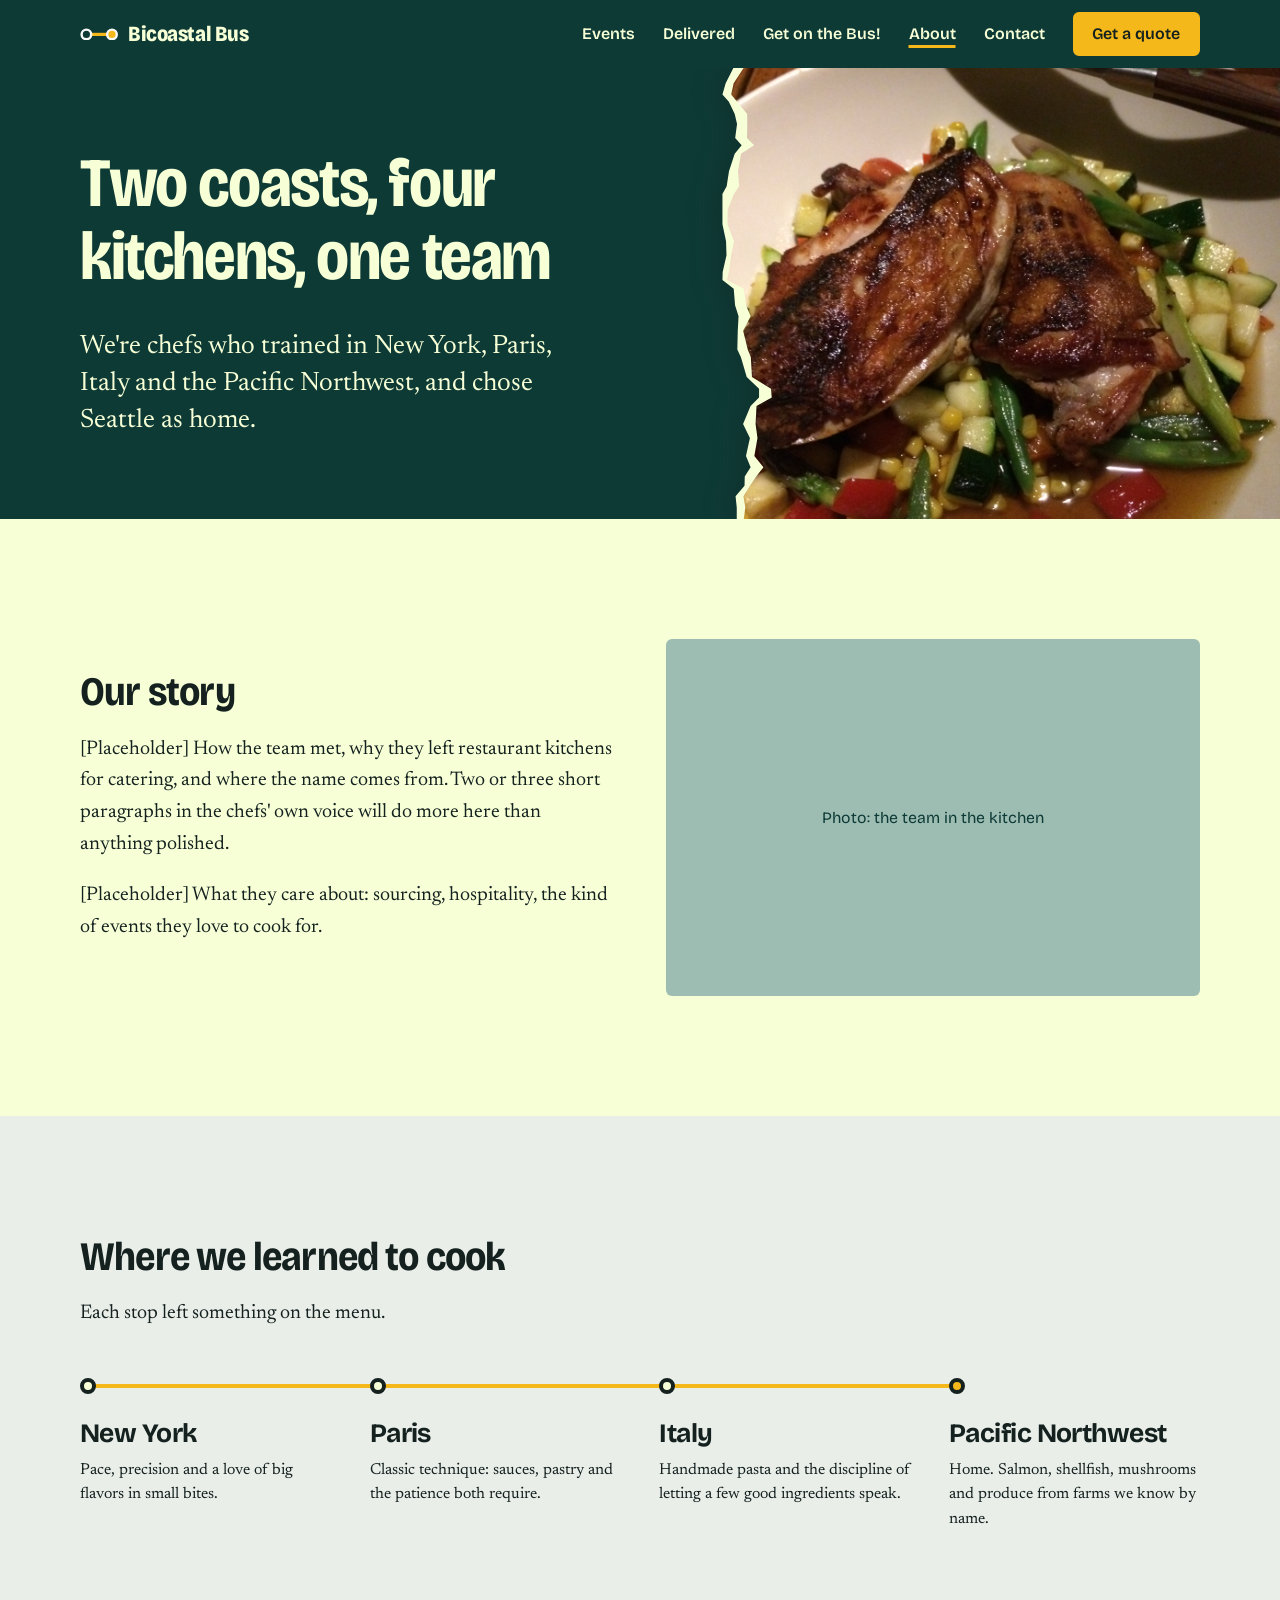
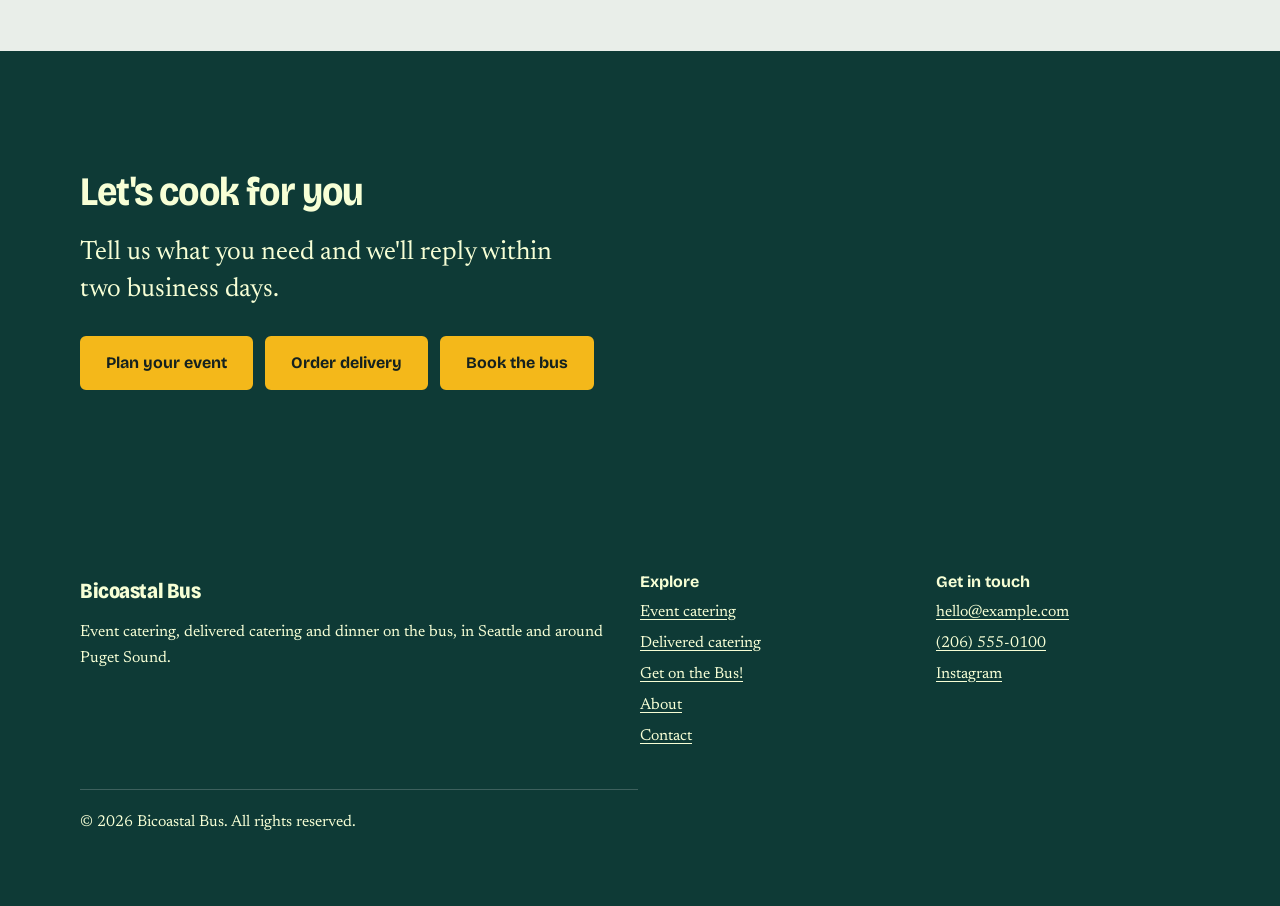
==== commit 65e4fc2e: "revised images and text" ====
--- a/about.html
+++ b/about.html
@@ -62,7 +62,7 @@
       <!-- Torn-edge photo. Replace images/head-about.jpg (the chefs).
            Decorative, so alt is empty; add alt text if the photo carries meaning. -->
       <figure class="page-head__photo">
-        <img src="images/head-about.jpg" alt="" width="1200" height="900">
+        <img src="images/magret-canard.JPEG" alt="Magret canard with roasted vegetables" width="1200" height="900">
       </figure>
     </div>
 
@@ -105,7 +105,7 @@
     </section>
 
     <!-- TEAM — add or remove <li> items; the grid adapts -->
-    <section class="section" aria-labelledby="team-heading">
+    <!-- <section class="section" aria-labelledby="team-heading">
       <div class="wrap">
         <h2 id="team-heading">The chefs</h2>
         <ul class="team">
@@ -119,14 +119,10 @@
             <h3>[Chef name]</h3>
             <p>[Role]. One or two sentences on where they trained and what they cook best.</p>
           </li>
-          <li>
-            <figure class="photo"><span>Photo: chef portrait</span></figure>
-            <h3>[Chef name]</h3>
-            <p>[Role]. One or two sentences on where they trained and what they cook best.</p>
-          </li>
+          
         </ul>
       </div>
-    </section>
+    </section> -->
 
     <section class="section section--dark cta-band">
       <div class="wrap">
--- a/css/styles.css
+++ b/css/styles.css
@@ -10,7 +10,7 @@
 :root {
   --spruce: #0e3a36;   /* primary dark: header, hero, footer */
   --ink: #14211f;      /* body text */
-  --paper: #fafbf8;    /* page background */
+  --paper: #f7ffd6;    /* page background */
   --fog: #e9eee9;      /* alternate section background */
   --glass: #9dbdb3;    /* photo placeholders, quiet accents */
   --yellow: #f4b81a;   /* the bus: route line, buttons, focus */
